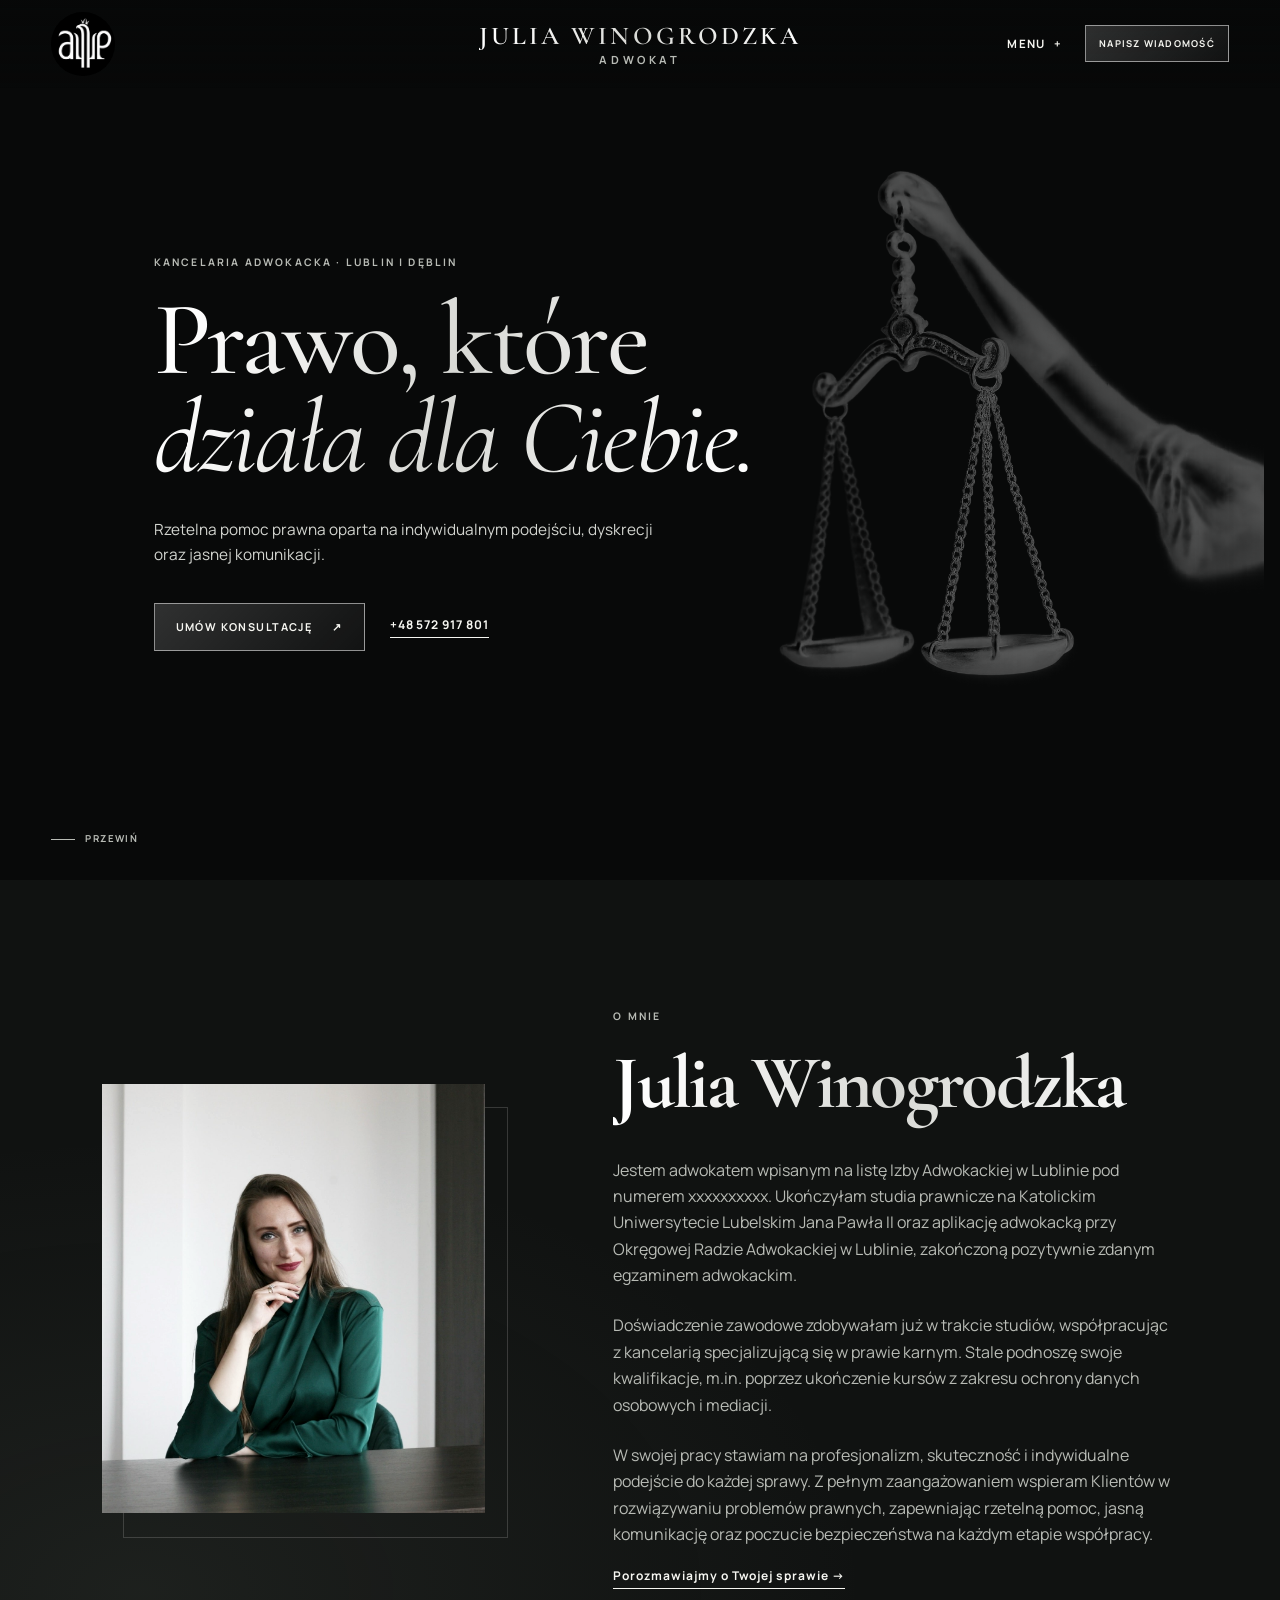
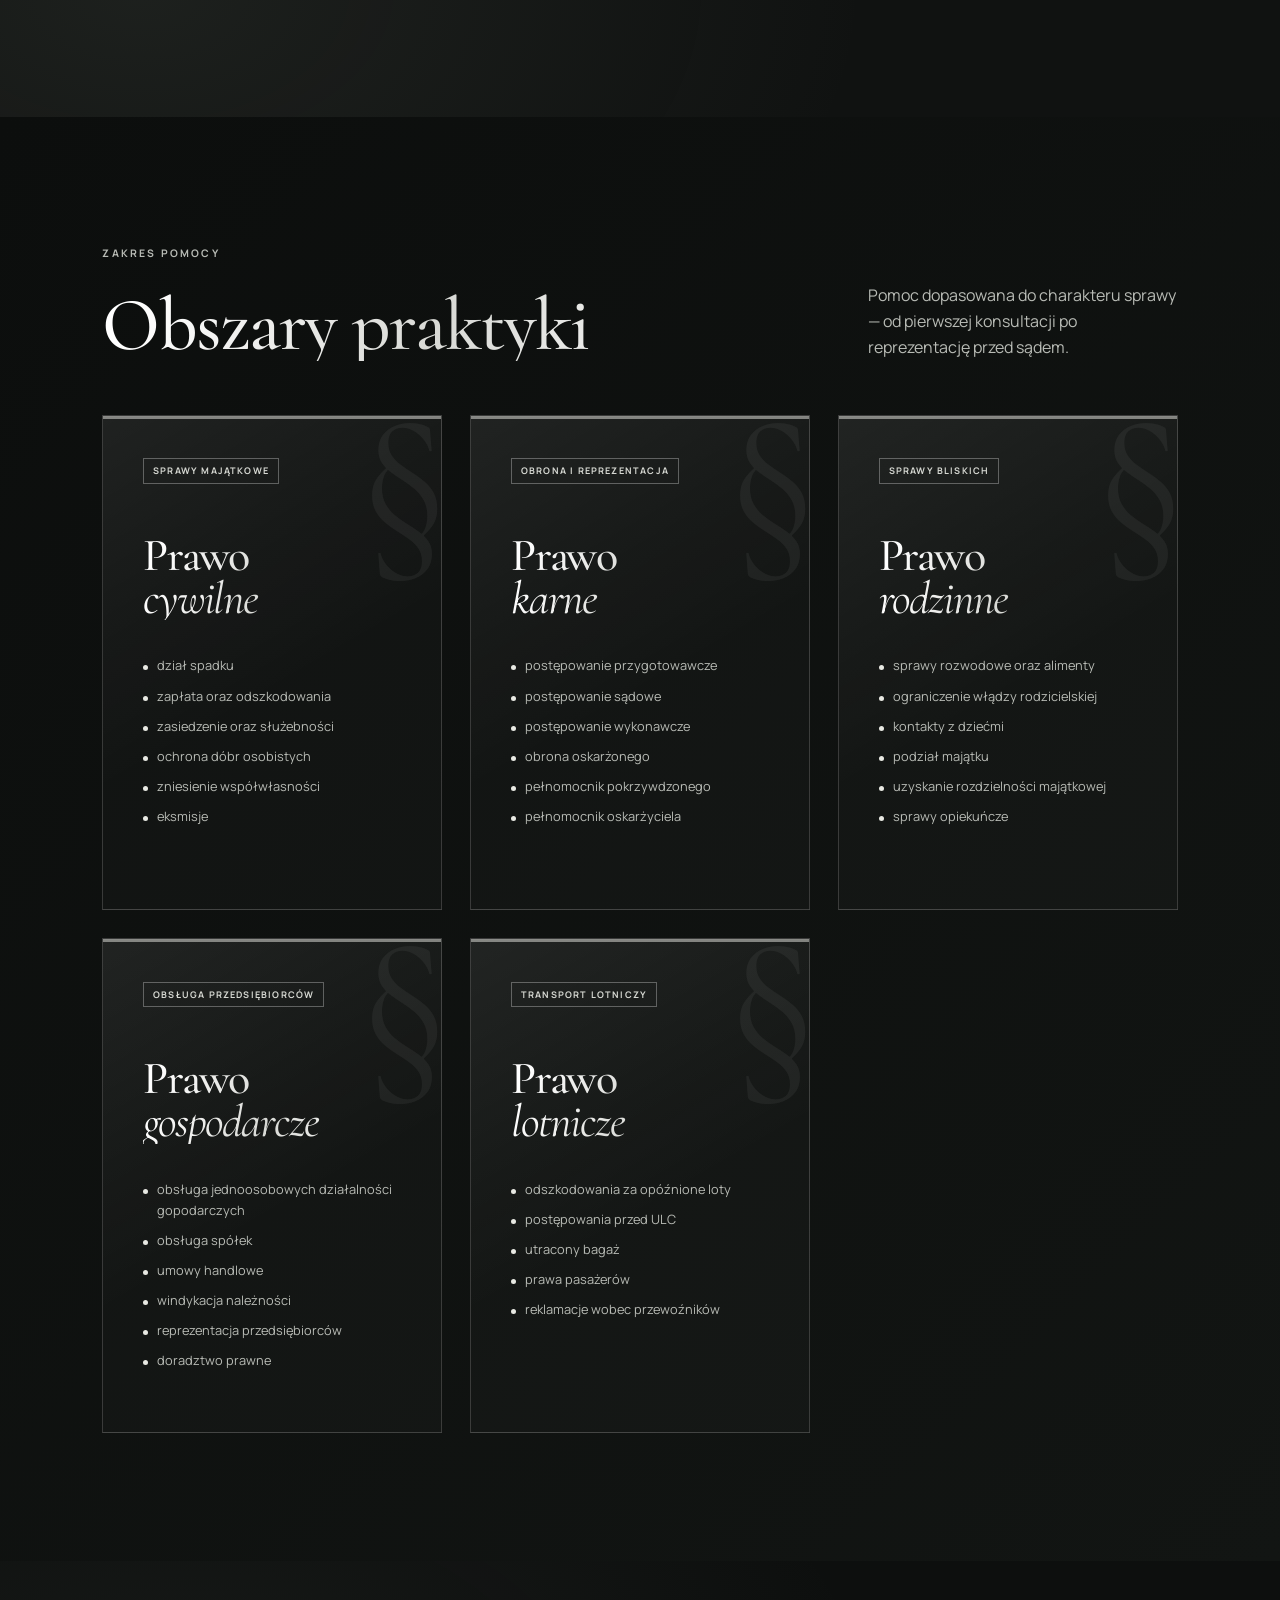
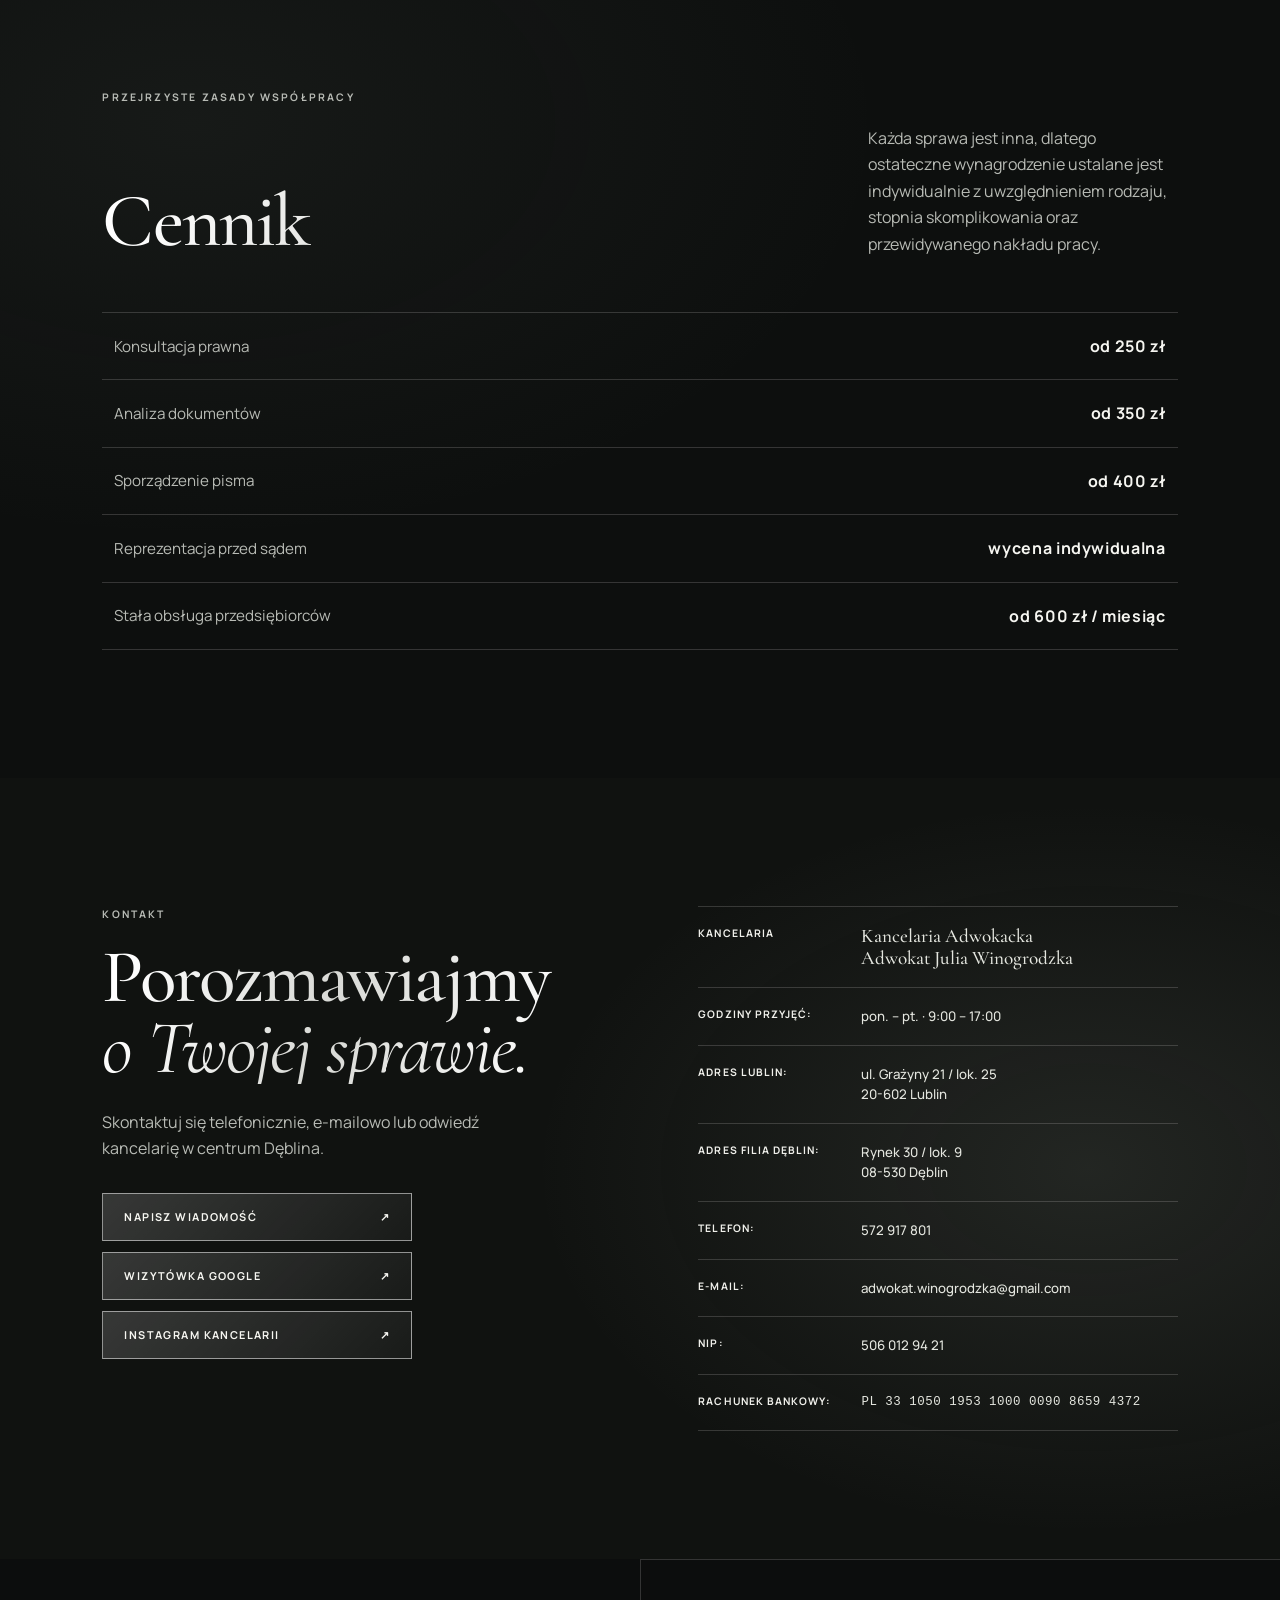
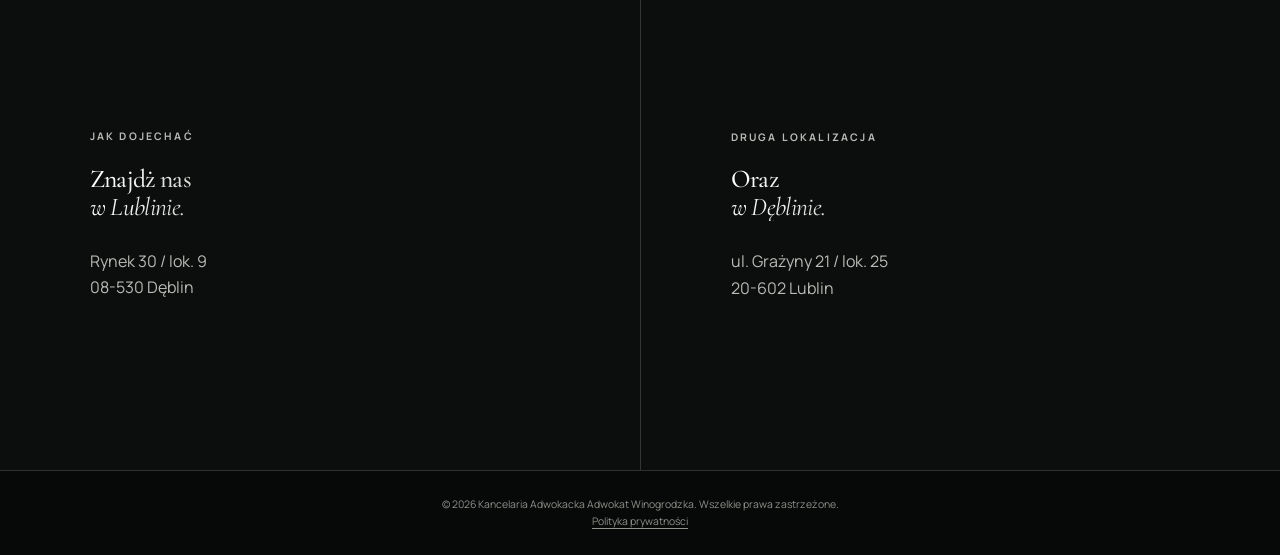
==== index.html @ d687cc56 "Update contact information format in hero section" ====
<!DOCTYPE html>
<html lang="pl">
<head>
  <!-- Podstawowe ustawienia dokumentu i poprawne skalowanie na telefonach. -->
  <meta charset="UTF-8">
  <meta name="viewport" content="width=device-width, initial-scale=1.0">
  <meta name="description" content="Kancelaria Adwokacka Adwokat Julia Winogrodzka – prawo cywilne, karne i rodzinne w Dęblinie.">
  <title>Kancelaria Adwokacka | Julia Winogrodzka</title>

  <!-- Ikona widoczna na karcie przeglądarki. -->
  <link rel="icon" type="image/png" href="photos/1_logo_favicon.png">

  <!-- Eleganckie kroje: Cormorant do nagłówków oraz Manrope do treści. -->
  <link rel="preconnect" href="https://fonts.googleapis.com">
  <link rel="preconnect" href="https://fonts.gstatic.com" crossorigin>
  <link href="https://fonts.googleapis.com/css2?family=Cormorant+Garamond:ital,wght@0,400;0,500;0,600;0,700;1,500&family=Manrope:wght@400;500;600;700&display=swap" rel="stylesheet">

  <!-- Główny arkusz stylów strony. -->
  <link rel="stylesheet" href="style.css">
</head>
<body>
  <!-- Stała belka nawigacyjna: zawiera logo, nazwę kancelarii i menu. -->
  <header class="site-header" id="top">
    <a class="brand-mark" href="#start" aria-label="Przejdź na początek strony">
      <img src="photos/1_logo_favicon.png" alt="Logo kancelarii Julii Winogrodzkiej">
    </a>

    <a class="brand-title" href="#start" aria-label="Kancelaria Adwokacka Julia Winogrodzka">
      <span>Julia Winogrodzka</span>
      <small>adwokat</small>
    </a>

    <!-- Przycisk jest widoczny tylko na telefonach i otwiera menu. -->
    <button class="menu-toggle" type="button" aria-label="Otwórz menu" aria-expanded="false" aria-controls="main-menu">
      <span></span><span></span><span></span>
    </button>

    <nav class="main-nav" id="main-menu" aria-label="Główna nawigacja">
      <!-- Rozwijane menu porządkuje przejścia do wszystkich sekcji. -->
      <div class="nav-dropdown">
        <button class="nav-dropdown-toggle" type="button" aria-expanded="false">Menu <span aria-hidden="true">+</span></button>
       <div class="nav-dropdown-panel">

    <a href="#o-mnie">O mnie</a>
    <a href="#specjalizacje">Specjalizacje</a>
    <a href="#cennik">Cennik</a>
    <a href="#kontakt">Kontakt</a>
    <a href="#dojazd">Jak dojechać</a>

    <div class="menu-divider"></div>
    <a href="index.html" class="language-switch active">
        🇵🇱 Polski
    </a>
    <a href="index-en.html" class="language-switch">
        🇬🇧 English
    </a>

</div>
      </div>
      <a class="button button-small" href="mailto:adwokat.winogrodzka@gmail.com?subject=Zapytanie%20do%20Kancelarii">Napisz wiadomość</a>
    </nav>
  </header>

  <main>
    <!-- Minimalistyczne otwarcie strony z najważniejszym wezwaniem do kontaktu. -->
    <section class="hero" id="start" aria-labelledby="hero-title">
      <div class="hero-backdrop" aria-hidden="true"></div>
      <div class="hero-content reveal">
        <p class="eyebrow">Kancelaria adwokacka · Lublin | Dęblin</p>
        <h1 id="hero-title">Prawo, które<br><em>działa dla Ciebie.</em></h1>
        <p class="hero-copy">Rzetelna pomoc prawna oparta na indywidualnym podejściu, dyskrecji oraz jasnej komunikacji.</p>
        <div class="hero-actions">
          <a class="button" href="#kontakt">Umów konsultację <span aria-hidden="true">↗</span></a>
          <a class="text-link" href="tel:+48572917801">+48 572 917 801</a>
        </div>
      </div>
      <a class="scroll-cue" href="#o-mnie" aria-label="Przejdź do sekcji o mnie"><span></span> Przewiń</a>
    </section>

    <!-- Sekcja przedstawiająca adwokatkę. Zdjęcie jest ładowane z folderu photos. -->
    <section class="section about" id="o-mnie" aria-labelledby="about-title">
      <div class="about-photo reveal reveal-left">
        <img src="photos/2_adwokat.jpg" alt="Adwokat Julia Winogrodzka przy pracy">
      </div>
      <div class="about-content reveal">
        <p class="eyebrow">O mnie</p>
        <!-- Imię i nazwisko stanowią główny, pogrubiony nagłówek sekcji. -->
        <h2 class="about-name" id="about-title">Julia Winogrodzka</h2>
        <p>Jestem adwokatem wpisanym na listę Izby Adwokackiej w Lublinie pod numerem xxxxxxxxxx. Ukończyłam studia prawnicze na Katolickim Uniwersytecie Lubelskim Jana Pawła II oraz aplikację adwokacką przy Okręgowej Radzie Adwokackiej w Lublinie, zakończoną pozytywnie zdanym egzaminem adwokackim.</p>
        <p>Doświadczenie zawodowe zdobywałam już w trakcie studiów, współpracując z kancelarią specjalizującą się w prawie karnym. Stale podnoszę swoje kwalifikacje, m.in. poprzez ukończenie kursów z zakresu ochrony danych osobowych i mediacji.</p>
        <p>W swojej pracy stawiam na profesjonalizm, skuteczność i indywidualne podejście do każdej sprawy. Z pełnym zaangażowaniem wspieram Klientów w rozwiązywaniu problemów prawnych, zapewniając rzetelną pomoc, jasną komunikację oraz poczucie bezpieczeństwa na każdym etapie współpracy.</p>
        <a class="text-link text-link-arrow" href="#kontakt">Porozmawiajmy o Twojej sprawie <span aria-hidden="true">→</span></a>
      </div>
    </section>

    <!-- Trzy karty prezentują główne obszary praktyki kancelarii. -->
    <section class="section services" id="specjalizacje" aria-labelledby="services-title">
      <div class="section-intro reveal">
        <p class="eyebrow">Zakres pomocy</p>
        <h2 id="services-title">Obszary praktyki</h2>
        <p>Pomoc dopasowana do charakteru sprawy — od pierwszej konsultacji po reprezentację przed sądem.</p>
      </div>

      <div class="service-grid">
        <article class="service-card reveal" style="--delay: 0ms;">
          <!-- Duży znak paragrafu buduje charakter karty bez używania numeracji. -->
          <span class="service-mark" aria-hidden="true">§</span>
          <p class="service-type">Sprawy majątkowe</p>
          <h3>Prawo<br><em>cywilne</em></h3>
          <ul>
            <li>dział spadku</li>
            <li>zapłata oraz odszkodowania</li>
            <li>zasiedzenie oraz służebności</li>
            <li>ochrona dóbr osobistych</li>
            <li>zniesienie współwłasności</li>
            <li>eksmisje</li>
          </ul>
        </article>
        <article class="service-card reveal" style="--delay: 120ms;">
          <span class="service-mark" aria-hidden="true">§</span>
          <p class="service-type">Obrona i reprezentacja</p>
          <h3>Prawo<br><em>karne</em></h3>
          <ul>
            <li>postępowanie przygotowawcze</li>
            <li>postępowanie sądowe</li>
            <li>postępowanie wykonawcze</li>
            <li>obrona oskarżonego</li>
            <li>pełnomocnik pokrzywdzonego</li>
            <li>pełnomocnik oskarżyciela</li>
          </ul>
        </article>
        <article class="service-card reveal" style="--delay: 240ms;">
          <span class="service-mark" aria-hidden="true">§</span>
          <p class="service-type">Sprawy bliskich</p>
          <h3>Prawo<br><em>rodzinne</em></h3>
          <ul>
            <li>sprawy rozwodowe oraz alimenty</li>
            <li>ograniczenie włądzy rodzicielskiej</li>
            <li>kontakty z dziećmi</li>
            <li>podział majątku</li>
            <li>uzyskanie rozdzielności majątkowej</li>
            <li>sprawy opiekuńcze</li>
          </ul>
        </article>
        <article class="service-card reveal" style="--delay: 360ms;">
    <span class="service-mark" aria-hidden="true">§</span>
    <p class="service-type">Obsługa przedsiębiorców</p>

    <h3>Prawo<br><em>gospodarcze</em></h3>

    <ul>
        <li>obsługa jednoosobowych działalności gopodarczych</li>
        <li>obsługa spółek</li>
        <li>umowy handlowe</li>
        <li>windykacja należności</li>
        <li>reprezentacja przedsiębiorców</li>
        <li>doradztwo prawne</li>
    </ul>
    </article>
    <article class="service-card reveal" style="--delay: 480ms;">
    <span class="service-mark" aria-hidden="true">§</span>
    <p class="service-type">Transport lotniczy</p>

    <h3>Prawo<br><em>lotnicze</em></h3>

    <ul>
        <li>odszkodowania za opóźnione loty</li>
        <li>postępowania przed ULC</li>
        <li>utracony bagaż</li>
        <li>prawa pasażerów</li>
        <li>reklamacje wobec przewoźników</li>
    </ul>
</article>
        
      </div>
    </section>

    <!-- Cennik -->

    <section class="section pricing" id="cennik" aria-labelledby="pricing-title">

    <div class="section-intro reveal">
        <p class="eyebrow">Przejrzyste zasady współpracy</p>

        <h2 id="pricing-title">
            Cennik
        </h2>

        <p>
            Każda sprawa jest inna, dlatego ostateczne wynagrodzenie
            ustalane jest indywidualnie z uwzględnieniem rodzaju,
            stopnia skomplikowania oraz przewidywanego nakładu pracy.
        </p>
    </div>

    <div class="pricing-list">

        <div class="price-row reveal" style="--delay:0ms;">
            <span>Konsultacja prawna</span>
            <strong>od 250 zł</strong>
        </div>

        <div class="price-row reveal" style="--delay:120ms;">
            <span>Analiza dokumentów</span>
            <strong>od 350 zł</strong>
        </div>

        <div class="price-row reveal" style="--delay:240ms;">
            <span>Sporządzenie pisma</span>
            <strong>od 400 zł</strong>
        </div>

        <div class="price-row reveal" style="--delay:360ms;">
            <span>Reprezentacja przed sądem</span>
            <strong>wycena indywidualna</strong>
        </div>

        <div class="price-row reveal" style="--delay:480ms;">
            <span>Stała obsługa przedsiębiorców</span>
            <strong>od 600 zł / miesiąc</strong>
        </div>

    </div>

</section>

    <!-- Kontakt: dane, skróty do kanałów zewnętrznych i główny przycisk e-mail. -->
    <section class="section contact" id="kontakt" aria-labelledby="contact-title">
      <div class="contact-heading reveal">
        <p class="eyebrow">Kontakt</p>
        <h2 id="contact-title">Porozmawiajmy<br><em>o Twojej sprawie.</em></h2>
        <p>Skontaktuj się telefonicznie, e-mailowo lub odwiedź kancelarię w centrum Dęblina.</p>
        <!-- Trzy identyczne przyciski prowadzą do najważniejszych kanałów kontaktu. -->
        <div class="contact-actions" aria-label="Kanały kontaktu kancelarii">
          <a class="button" href="mailto:adwokat.winogrodzka@gmail.com?subject=Zapytanie%20do%20Kancelarii">Napisz wiadomość <span aria-hidden="true">↗</span></a>
          <a class="button" href="https://share.google/v4QbQTAJqQ4lbe7Ya" target="_blank" rel="noopener noreferrer">Wizytówka Google <span aria-hidden="true">↗</span></a>
          <a class="button" href="https://www.instagram.com/adwokat.winogrodzka" target="_blank" rel="noopener noreferrer">Instagram kancelarii <span aria-hidden="true">↗</span></a>
        </div>
      </div>

      <address class="contact-details reveal" style="--delay: 140ms;">
        <div class="contact-item contact-name"><span>Kancelaria</span><strong>Kancelaria Adwokacka<br>Adwokat Julia Winogrodzka</strong></div>
        <div class="contact-item"><span>Godziny przyjęć:</span><strong>pon. – pt. · 9:00 – 17:00</strong></div>
        <!-- Tekstowe etykiety są czytelne niezależnie od systemu i wielkości emoji. -->
        <div class="contact-item"><span>Adres Lublin:</span><a href="https://maps.google.com/?q=ul.+Grażyny+21+lok.+25,+20-602+Lublin" target="_blank" rel="noopener noreferrer">ul. Grażyny 21 / lok. 25<br>20-602 Lublin</a></div>
        <div class="contact-item"><span>Adres filia Dęblin:</span><a href="https://maps.google.com/?q=Rynek+30+lok.+9,+08-530+Dęblin" target="_blank" rel="noopener noreferrer">Rynek 30 / lok. 9<br>08-530 Dęblin</a></div>
        <div class="contact-item"><span>Telefon:</span><a href="tel:+48572917801">572 917 801</a></div>
        <div class="contact-item"><span>E-mail:</span><a href="mailto:adwokat.winogordzka@gmail.com">adwokat.winogrodzka@gmail.com</a></div>
        <div class="contact-item"><span>NIP:</span><strong>506 012 94 21</strong></div>
        <!-- Wstaw właściwy numer rachunku przed opublikowaniem strony. -->
        <div class="contact-item bank-account"><span>Rachunek bankowy:</span><strong>PL 33 1050 1953 1000 0090 8659 4372</strong></div>
      </address>
    </section>

    <!-- Dwie niezależne karty dojazdu, każda z własną mapą Google. -->
    <section class="map-section" id="dojazd" aria-label="Jak dojechać do kancelarii">
      <article class="location-card">
        <div class="map-caption reveal">
          <p class="eyebrow">Jak dojechać</p>
          <h2>Znajdż nas<br><em>w Lublinie.</em></h2>
           <p>Rynek 30 / lok. 9<br>08-530 Dęblin</p>
        </div>
        <iframe class="map-frame" title="Mapa dojazdu do Kancelarii Adwokackiej Julii Winogrodzkiej w Lublinie" src="https://www.google.com/maps?q=ul.%20Gra%C5%BCyny%2021%20lok.%2025%2C%2020-602%20Lublin&output=embed" loading="lazy" referrerpolicy="no-referrer-when-downgrade"></iframe>
      </article>
        <article class="location-card">
        <div class="map-caption reveal">
          <p class="eyebrow">Druga lokalizacja</p>
          <h2>Oraz<br><em>w Dęblinie.</em></h2>
          <p>ul. Grażyny 21 / lok. 25<br>20-602 Lublin</p>
        </div>
        <iframe class="map-frame" title="Mapa dojazdu do Kancelarii Adwokackiej Julii Winogrodzkiej w Dęblinie" src="https://www.google.com/maps?q=Rynek%2030%20lok.%209%2C%2008-530%20D%C4%99blin&output=embed" loading="lazy" referrerpolicy="no-referrer-when-downgrade"></iframe>
      </article>
    </section>
  </main>

  <!-- Dolna belka z prawami autorskimi i skrótem do początku strony. -->
<footer class="site-footer">
  <p>
    © 2026 Kancelaria Adwokacka Adwokat Winogrodzka. Wszelkie prawa zastrzeżone.
    <br>
    <a href="polityka-prywatnosci.html" class="footer-privacy-link"> Polityka prywatności</a>
  </p>
</footer>

  <!-- Skrypty obsługują menu, animacje przewijania oraz aktywny nagłówek. -->
  <script src="script.js"></script>
</body>
</html>
---- style.css ----
/* ========================================================================== */
/*  1. Zmienne kolorystyczne i ustawienia bazowe całej strony                */
/* ========================================================================== */
:root {
  --black: #080909;
  --charcoal: #101211;
  --ink: #171918;
  --line: rgba(245, 244, 239, 0.17);
  --muted: #b8bbb5;
  --white: #f6f6f1;
  --white-gradient: linear-gradient(105deg, #ffffff 5%, #d8d9d5 50%, #ffffff 100%);
  --serif: "Cormorant Garamond", Georgia, serif;
  --sans: "Manrope", Arial, sans-serif;
}

* { box-sizing: border-box; }
html { scroll-behavior: smooth; scroll-padding-top: 92px; }
body { margin: 0; overflow-x: hidden; background: var(--black); color: var(--white); font-family: var(--sans); font-size: 16px; line-height: 1.65; }
a { color: inherit; text-decoration: none; }
button { color: inherit; font: inherit; }

/* Wspólne formatowanie nagłówków z gradientem od bieli do szarości. */
h1, h2, h3 { margin: 0; font-family: var(--serif); font-weight: 500; line-height: .94; letter-spacing: -.025em; }
h1, h2, h3, .brand-title span { background: var(--white-gradient); -webkit-background-clip: text; background-clip: text; color: transparent; }
h1 { font-size: clamp(3.7rem, 8.2vw, 8rem); }
h2 { font-size: clamp(3.2rem, 5.9vw, 5.7rem); }
h3 { font-size: clamp(2.7rem, 4vw, 4.4rem); }
h1 em, h2 em, h3 em { font-weight: 400; }
p { margin: 0; }

/* ========================================================================== */
/*  2. Stała górna belka i rozwijana nawigacja                                */
/* ========================================================================== */
.site-header { position: fixed; z-index: 20; top: 0; left: 0; display: grid; grid-template-columns: 1fr auto 1fr; align-items: center; width: 100%; min-height: 88px; padding: 10px clamp(1.25rem, 4vw, 4.7rem); border-bottom: 1px solid transparent; background: linear-gradient(180deg, rgba(7, 8, 8, .94), rgba(7, 8, 8, .42)); transition: min-height .35s ease, background .35s ease, border-color .35s ease, backdrop-filter .35s ease; }
.site-header.is-scrolled { min-height: 72px; border-color: var(--line); background: rgba(8, 9, 9, .9); backdrop-filter: blur(16px); }
.brand-mark { display: block; width: 64px; height: 64px; overflow: hidden; border-radius: 50%; }
.brand-mark img { display: block; width: 100%; height: 100%; object-fit: contain; }
.brand-title { justify-self: center; display: grid; text-align: center; text-transform: uppercase; line-height: 1.14; }
.brand-title span { font-family: var(--serif); font-size: clamp(1.4rem, 2vw, 1.85rem); font-weight: 600; letter-spacing: .12em; }
.brand-title small { margin-top: 4px; color: var(--muted); font-size: .70rem; font-weight: 700; letter-spacing: .32em; }
.main-nav { justify-self: end; display: flex; align-items: center; gap: 15px; }
.nav-dropdown { position: relative; }
.nav-dropdown-toggle { display: inline-flex; gap: 9px; align-items: center; padding: 8px; border: 0; background: transparent; cursor: pointer; color: var(--white); font-size: .72rem; font-weight: 700; letter-spacing: .1em; text-transform: uppercase; }
.nav-dropdown-toggle span { transition: transform .25s ease; }
.nav-dropdown-toggle[aria-expanded="true"] span { transform: rotate(45deg); }
.nav-dropdown-panel { position: absolute; right: 0; top: calc(100% + 10px); display: grid; width: 194px; padding: 8px; border: 1px solid var(--line); background: rgba(19, 21, 20, .98); box-shadow: 0 20px 40px rgba(0, 0, 0, .32); opacity: 0; pointer-events: none; transform: translateY(-7px); transition: .25s ease; }
.nav-dropdown-panel.is-open { opacity: 1; pointer-events: auto; transform: translateY(0); }
.nav-dropdown-panel a { padding: 10px 12px; color: var(--muted); font-size: .84rem; transition: color .2s, background .2s; }
.nav-dropdown-panel a:hover, .nav-dropdown-panel a:focus-visible { background: rgba(255,255,255,.06); color: var(--white); }
.menu-toggle { display: none; }

/* Wspólny styl przycisków i tekstowych odsyłaczy. */
.button { display: inline-flex; gap: 20px; align-items: center; justify-content: center; padding: 14px 21px; border: 1px solid rgba(255,255,255,.52); background: linear-gradient(135deg, rgba(255,255,255,.16), rgba(255,255,255,.04)); color: var(--white); font-size: .68rem; font-weight: 700; letter-spacing: .13em; text-transform: uppercase; transition: transform .25s ease, background .25s ease, border-color .25s ease; }
.button:hover, .button:focus-visible { transform: translateY(-3px); border-color: var(--white); background: rgba(255,255,255,.16); }
.button-small { padding: 10px 13px; font-size: .59rem; white-space: nowrap; }
.text-link { display: inline-block; border-bottom: 1px solid currentColor; color: var(--white); font-size: .75rem; font-weight: 700; letter-spacing: .08em; padding-bottom: 3px; transition: color .2s ease; }
.text-link:hover { color: #c9ccc7; }
.text-link-arrow { margin-top: 18px; }

/* ========================================================================== */
/*  3. Sekcja otwierająca                                                     */
/* ========================================================================== */
.hero { position: relative; display: flex; align-items: center; min-height: min(880px, 100vh); padding: 130px clamp(1.25rem, 12vw, 12.5rem) 105px; isolation: isolate; overflow: hidden; }
.hero::before {
    background:
        linear-gradient(
            90deg,
            rgba(9,10,10,.94) 0%,
            rgba(9,10,10,.60) 40%,
            rgba(9,10,10,.15) 70%,
            rgba(9,10,10,0) 100%
        );
}
/* Znak Adwokatury Polskiej jest tłem pierwszego ekranu i zachowuje proporcje na małych ekranach. */
.hero-backdrop {
    position: absolute;
    z-index: -2;
    inset: 0;
    background: url("photos/4_tło.png") calc(100% - 40px) center / 800px no-repeat;
    opacity: .36;
    filter: grayscale(1) invert(1) contrast(1.1);
    transform: scale(1.04);
    animation: breathing-bg 12s ease-in-out infinite alternate;
}
.hero-content { max-width: 790px; }
.eyebrow { margin-bottom: 19px; color: var(--muted); font-size: .65rem; font-weight: 700; letter-spacing: .21em; text-transform: uppercase; }
.hero-copy { max-width: 530px; margin-top: 29px; color: #d2d4cf; font-size: clamp(.93rem, 1.2vw, 1.05rem); }
.hero-actions { display: flex; flex-wrap: wrap; align-items: center; gap: 25px; margin-top: 35px; }
.scroll-cue { position: absolute; bottom: 33px; left: clamp(1.25rem, 4vw, 4.7rem); display: flex; gap: 10px; align-items: center; color: var(--muted); font-size: .6rem; font-weight: 700; letter-spacing: .15em; text-transform: uppercase; }
.scroll-cue span { width: 24px; height: 1px; background: currentColor; animation: scroll-line 1.6s ease-in-out infinite; }
@keyframes breathing-bg { to { transform: scale(1.12); } }
@keyframes scroll-line { 50% { transform: translateX(8px); opacity: .3; } }

/* ========================================================================== */
/*  4. O mnie oraz karty specjalizacji                                        */
/* ========================================================================== */
.section { padding: clamp(5.7rem, 10vw, 10rem) clamp(1.25rem, 8vw, 9rem); }
.about { display: grid; grid-template-columns: minmax(260px, .78fr) minmax(320px, 1.15fr); gap: clamp(3rem, 10vw, 11rem); align-items: center; background: radial-gradient(ellipse at 11% 85%, rgba(117,126,113,.13), transparent 45%), var(--charcoal); }
.about-photo { position: relative; max-width: 475px; }
.about-photo::after { position: absolute; top: 23px; right: -23px; z-index: -1; width: 100%; height: 100%; border: 1px solid var(--line); content: ""; }
.about-photo img { display: block; width: 100%; aspect-ratio: 1 / 1.12; object-fit: cover; filter: saturate(.72) contrast(1.06); }
.about-content { max-width: 655px; }
.about-name { padding-bottom: .13em; font-weight: 700; line-height: 1.04; letter-spacing: -.035em; }
.about-content p:not(.eyebrow) { margin-top: 24px; color: var(--muted); }
.services { background: linear-gradient(135deg, #0c0e0d, #121513); }
.section-intro { display: grid; grid-template-columns: 1fr minmax(200px, 310px); column-gap: 6rem; align-items: end; max-width: 1140px; margin: 0 auto 54px; }
.section-intro .eyebrow { grid-column: 1 / -1; }
.section-intro p:not(.eyebrow) { color: var(--muted); }
/* Wyraziste, niezależne karty: nie są ograniczone wspólnymi ramkami ani numeracją. */
.service-grid { display: grid; grid-template-columns: repeat(3, minmax(0, 1fr)); gap: clamp(16px, 2.2vw, 30px); max-width: 1350px; margin: auto; }
.service-card { position: relative; min-height: 495px; padding: clamp(1.7rem, 3.1vw, 3.35rem); overflow: hidden; border: 1px solid var(--line); background: linear-gradient(150deg, rgba(255,255,255,.08), rgba(255,255,255,.015) 55%); box-shadow: inset 0 1px rgba(255,255,255,.05); transition: border-color .35s ease, background .35s ease, transform .35s ease, box-shadow .35s ease; }
.service-card::before { position: absolute; inset: 0; border-top: 3px solid rgba(245,245,239,.68); content: ""; opacity: .7; }
.service-card:hover { border-color: rgba(255,255,255,.6); background: linear-gradient(150deg, rgba(255,255,255,.15), rgba(255,255,255,.03) 62%); box-shadow: 0 18px 45px rgba(0,0,0,.25), inset 0 1px rgba(255,255,255,.18); transform: translateY(-8px); }
.service-mark { position: absolute; z-index: 0; right: -8px; top: -44px; color: rgba(255,255,255,.055); font-family: var(--serif); font-size: 13rem; line-height: 1; user-select: none; }
.service-type { position: relative; z-index: 1; display: inline-block; margin: 0; padding: 6px 9px; border: 1px solid rgba(255,255,255,.3); color: #d6d8d2; font-size: .57rem; font-weight: 700; letter-spacing: .13em; line-height: 1.25; text-transform: uppercase; }
.service-card h3 { position: relative; z-index: 1; margin-top: 50px; font-size: clamp(2.65rem, 3.6vw, 4rem); }
.service-card ul { position: relative; z-index: 1; display: grid; gap: 9px; margin: 35px 0 0; padding: 0; color: var(--muted); font-size: .8rem; list-style: none; }
.service-card li { display: flex; align-items: baseline; gap: 9px; }
.service-card li::before { width: 5px; height: 5px; flex: 0 0 5px; border-radius: 50%; background: #e8e9e3; content: ""; }

/* ========================================================================== */
/*  5. Dane kontaktowe i mapa                                                  */
/* ========================================================================== */
.contact { display: grid; grid-template-columns: minmax(300px, .95fr) minmax(350px, 1fr); gap: clamp(4rem, 11vw, 12rem); background: radial-gradient(ellipse 60% 65% at 85% 50%, rgba(161, 169, 158, .13), transparent 72%), #101210; }
.contact-heading > p:not(.eyebrow) { max-width: 380px; margin: 25px 0 31px; color: var(--muted); }
/* Pionowy układ utrzymuje taką samą szerokość i estetykę wszystkich przycisków. */
.contact-actions { display: grid; gap: 11px; width: min(100%, 310px); }
.contact-actions .button { justify-content: space-between; width: 100%; }
.contact-details { margin: 0; border-top: 1px solid var(--line); }
.contact-item { display: grid; grid-template-columns: 145px 1fr; gap: 18px; padding: 18px 0; border-bottom: 1px solid var(--line); color: var(--muted); font-size: .83rem; font-style: normal; }
.contact-item > span { color: #f0f0eb; font-size: .65rem; font-weight: 700; letter-spacing: .1em; text-transform: uppercase; }
.contact-item :is(strong, a) { color: #e4e6df; font-family: var(--sans); font-size: .83rem; font-weight: 500; line-height: 1.55; }
.contact-item a { transition: color .2s; }
.contact-item a:hover { color: var(--muted); }
.contact-name strong { font-family: var(--serif); font-size: 1.2rem; line-height: 1.15; }
.bank-account strong { font-family: monospace; font-size: .78rem; letter-spacing: .04em; }
.map-section { background: #0c0d0d; }

/* Mapa desktop jedna obok drugiej */
@media (min-width: 791px) {
    .map-section{
        display:grid;
        grid-template-columns:1fr 1fr;
    }
    .location-card {
    display: grid;
    grid-template-columns: minmax(380px, .95fr) 1.05fr;
    }
    }
    .location-card + .location-card{
        border-top:none;
        border-left:1px solid var(--line);
    }
    .map-caption{
        padding:55px;
    }
  .map-caption h2{
    font-size: clamp(1.6rem, 2vw, 2.4rem);
    line-height: 1.1;
}
}

.location-card { display: grid; grid-template-columns: minmax(280px, .78fr) 1.22fr; min-height: 510px; }
.location-card + .location-card { border-top: 1px solid var(--line); }
.map-caption { align-self: center; padding: clamp(3.5rem, 7vw, 7.5rem); }
.map-caption p:not(.eyebrow) { margin-top: 27px; color: var(--muted); }
.map-frame { width: 100%; min-height: 510px; border: 0; filter: grayscale(1) contrast(1.08) brightness(.75); }

/* ========================================================================== */
/*  6. Dolna belka oraz animacje ujawniania podczas przewijania               */
/* ========================================================================== */
.site-footer { display: flex; justify-content: center; align-items: center; min-height: 78px; padding: 25px clamp(1.25rem, 4vw, 4.7rem); border-top: 1px solid var(--line); background: #070808; color: #8e938b; font-size: .65rem; text-align: center; }
.reveal { opacity: 0; transform: translateY(30px); transition: opacity .8s ease var(--delay, 0ms), transform .8s cubic-bezier(.2,.65,.3,1) var(--delay, 0ms); }
.reveal.reveal-left { transform: translateX(-35px); }
.reveal.is-visible { opacity: 1; transform: translate(0); }

/* Wysoki kontrast klawiatury dla elementów interaktywnych. */
:focus-visible { outline: 2px solid #fff; outline-offset: 4px; }

/* ==========================================================
   CENNIK
========================================================== */

.pricing{
    background:
        radial-gradient(
            ellipse at 15% 20%,
            rgba(140,150,140,.08),
            transparent 45%
        ),
        #0d0f0e;
}

.pricing-list{
    max-width:1100px;
    margin:55px auto 0;
    border-top:1px solid var(--line);
}

.price-row{

    display:flex;
    justify-content:space-between;
    align-items:center;
    gap:30px;
    padding:20px 12px;
    border-bottom:1px solid var(--line);
    transition:
        opacity .8s ease var(--delay,0ms),
        transform .8s cubic-bezier(.2,.65,.3,1) var(--delay,0ms),
        background .35s ease,
        padding .35s ease,
        border-color .35s ease;

}

.price-row:hover{

    background:rgba(255,255,255,.035);
    border-color:rgba(255,255,255,.45);
    padding-left:22px;
    padding-right:22px;

}

.price-row span{

    color:var(--muted);
    font-size:.95rem;

}

.price-row strong{

    font-size:1rem;
    font-weight:700;
    color:var(--white);
    letter-spacing:.04em;
    transition:transform .3s ease;

}

.price-row:hover strong{
    transform:translateX(6px);

}

/* ==========================================================
   POLITYKA PRYWATNOŚCI
========================================================== */

.policy-header{
justify-content:center;
}

.policy-header .brand-title{
grid-column:2;
}

.policy-page{
max-width:1100px;
margin:auto;
padding:150px 40px 100px;
}

.policy-intro{
margin-bottom:90px;
}

.policy-lead{
max-width:760px;
margin-top:25px;
font-size:1.05rem;
line-height:1.9;
color:var(--muted);
}

.policy-section{
display:grid;
grid-template-columns:90px 1fr;
gap:40px;
padding:45px 0;
border-top:1px solid var(--line);
}

.policy-section:last-of-type{
border-bottom:1px solid var(--line);
}

.policy-number{
font-family:var(--serif);
font-size:2.3rem;
color:rgba(255,255,255,.20);
}

.policy-section h2{
margin:0 0 18px;
font-size:2rem;
line-height:1.1;
}

.policy-section p{
color:var(--muted);
line-height:1.9;
}

.policy-section ul{
margin:0;
padding-left:20px;
display:grid;
gap:10px;
}

.policy-section li{
color:var(--muted);
line-height:1.8;
}

.policy-update{
margin-top:60px;
text-align:center;
color:var(--muted);
font-size:.9rem;
letter-spacing:.05em;
}

.back-button{
margin-top:45px;
}

/* ========================================================================== */
/*  7. Układ mobilny — menu rozwija się pod belką, karty ustawiają się pionowo */
/* ========================================================================== */
@media (max-width: 790px) {
  .site-header { grid-template-columns: 1fr auto 1fr; min-height: 71px; padding: 8px 18px; }
  .brand-mark { width: 48px; height: 48px; }
  .brand-title span { font-size: 1.1rem; letter-spacing: .08em; }
  .brand-title small { font-size: .67rem; letter-spacing: .24em; }
  .menu-toggle { justify-self: end; display: grid; gap: 4px; width: 35px; padding: 8px 0 8px 9px; border: 0; background: transparent; cursor: pointer; }
  .menu-toggle span { display: block; width: 25px; height: 1px; margin-left: auto; background: var(--white); transition: transform .25s ease, opacity .25s ease; }
  .menu-toggle.is-open span:nth-child(1) { transform: translateY(5px) rotate(45deg); }
  .menu-toggle.is-open span:nth-child(2) { opacity: 0; }
  .menu-toggle.is-open span:nth-child(3) { transform: translateY(-5px) rotate(-45deg); }
  .main-nav { position: absolute; top: 100%; left: 0; display: grid; width: 100%; padding: 12px 18px 18px; border-bottom: 1px solid var(--line); background: rgba(9,10,10,.98); opacity: 0; pointer-events: none; transform: translateY(-8px); transition: .25s ease; }
  .main-nav.is-open { opacity: 1; pointer-events: auto; transform: translateY(0); }
  .main-nav .button { width: 100%; }
  /* Po kliknięciu hamburgera linki są widoczne od razu — bez drugiego etapu „Menu”. */
  .nav-dropdown-toggle { display: none; }
  .nav-dropdown-panel, .nav-dropdown-panel.is-open { position: static; display: grid; width: 100%; margin-top: 0; box-shadow: none; opacity: 1; pointer-events: auto; transform: none; }
  .hero { min-height: 720px; padding: 105px 24px 100px; }
  .hero::before { background: linear-gradient(110deg, rgba(9,10,10,.96), rgba(9,10,10,.68)); }

  /* Ukryte menu nie może pozostawiać aktywnych, niewidocznych linków nad treścią strony. */
  .main-nav:not(.is-open), .main-nav:not(.is-open) * { pointer-events: none; }
  .main-nav.is-open .nav-dropdown-panel { pointer-events: auto; }
  
  /* Na telefonie znak pozostaje proporcjonalny, ale jest wyraźniejszy i mniejszy niż wcześniej. */
  .hero-backdrop{
        background: url("photos/4_tło.png") 78% 52% / 110vw no-repeat;
        opacity: .36;
        filter: grayscale(1) invert(1) contrast(1.1);
    }

  .scroll-cue { left: 24px; }
  .about, .contact, .location-card { grid-template-columns: 1fr; }
  .about { gap: 62px; }
  .about-photo { width: calc(100% - 20px); }
  .section-intro { display: block; margin-bottom: 42px; }
  .section-intro h2 { margin-bottom: 25px; }
  .service-grid { grid-template-columns: 1fr; }
  .service-card, .service-card:first-child { min-height: auto; padding: 30px 24px 36px; }
  .service-card h3 { margin-top: 34px; }
  .service-card ul { margin-top: 20px; }
  .contact { gap: 52px; }
  .contact-item { grid-template-columns: 105px 1fr; font-size: .76rem; }
  .map-section { min-height: unset; }
  .map-caption { padding: 65px 24px 50px; }
  .map-frame { min-height: 390px; }
  .site-footer { padding: 20px 24px; }
  
/* Polityka prywatności na smartfony */
  
    .policy-section{
        grid-template-columns:42px 1fr;
        column-gap:14px;
        align-items:flex-start;
    }

    .policy-number{
        margin-top:8px;
        line-height:1;
    }

    .policy-section h2{
        margin:0;
    }
  
  /* Cennikowo */
  .pricing-list{ margin-top:35px;}
    .price-row{
        display:flex;
        flex-direction:column;
        align-items:center;
        justify-content:center;
        text-align:center;
        gap:12px;
        padding:20px 0;
    }

    .price-row span{
        margin:0;
        line-height:1.3;
    }

    .price-row strong{
        margin:0;
        line-height:1.2;
        font-size:1rem;
    }
}

/* Użytkownikom ograniczającym animacje pokazujemy całą treść natychmiast. */
@media (prefers-reduced-motion: reduce) {
  html { scroll-behavior: auto; }
  *, *::before, *::after { animation-duration: .01ms !important; animation-iteration-count: 1 !important; transition-duration: .01ms !important; }
  .reveal, .reveal.reveal-left { opacity: 1; transform: none; }
}


/* ===========================
   Zmiana języka
=========================== */

.menu-divider{

    margin:10px 8px;
    border-top:1px solid var(--line);

}

.language-switch{

    display:flex;
    align-items:center;
    gap:10px;
    padding:10px 12px;
    color:var(--muted);
    font-size:.78rem;
    transition:
        color .25s ease,
        background .25s ease;

}

.language-switch:hover{

    color:var(--white);
    background:rgba(255,255,255,.05);

}

.language-switch.active{

    color:var(--white);
    font-weight:700;

}


/* Link "Polityka prywatności" w stopce */
.footer-privacy-link{
    text-decoration: underline;
    text-decoration-thickness: 1px;
    text-underline-offset: 3px;
    transition: color .25s ease;
}
.footer-privacy-link:hover{
    color: var(--white);
}
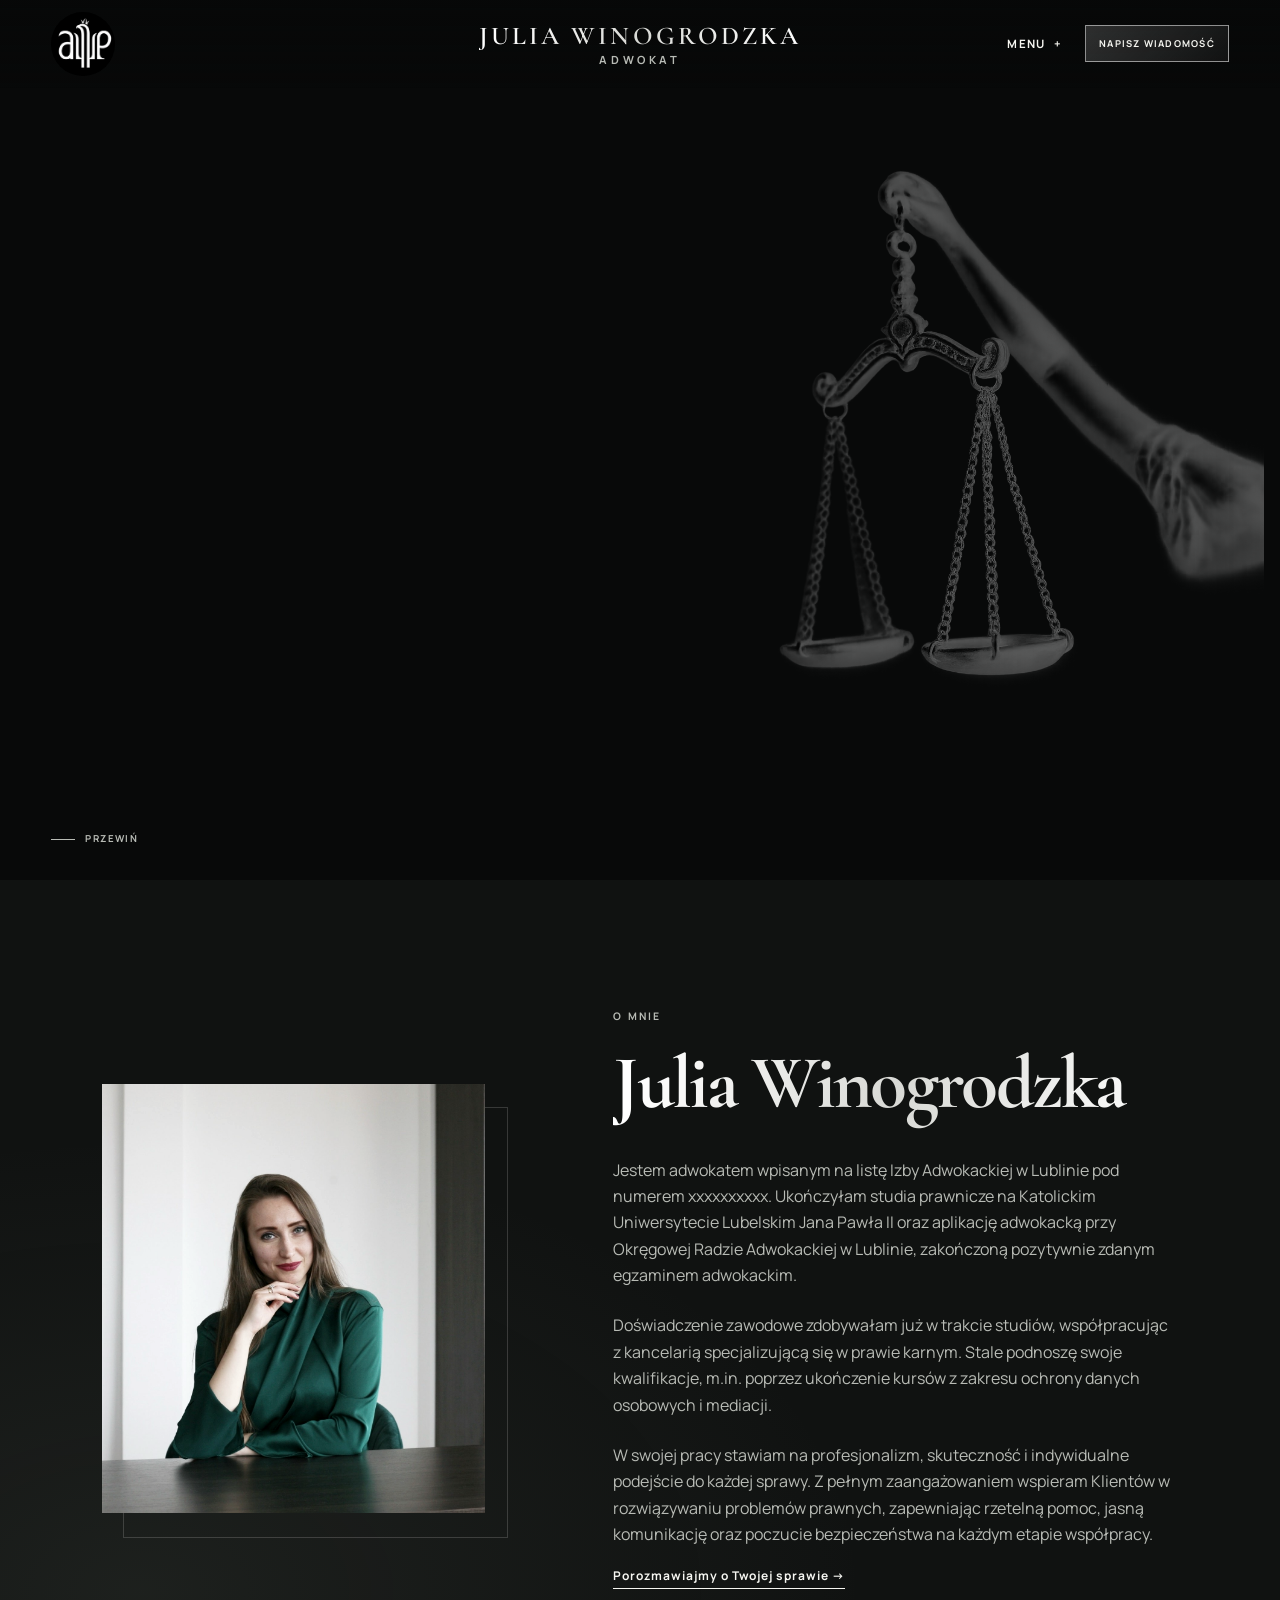
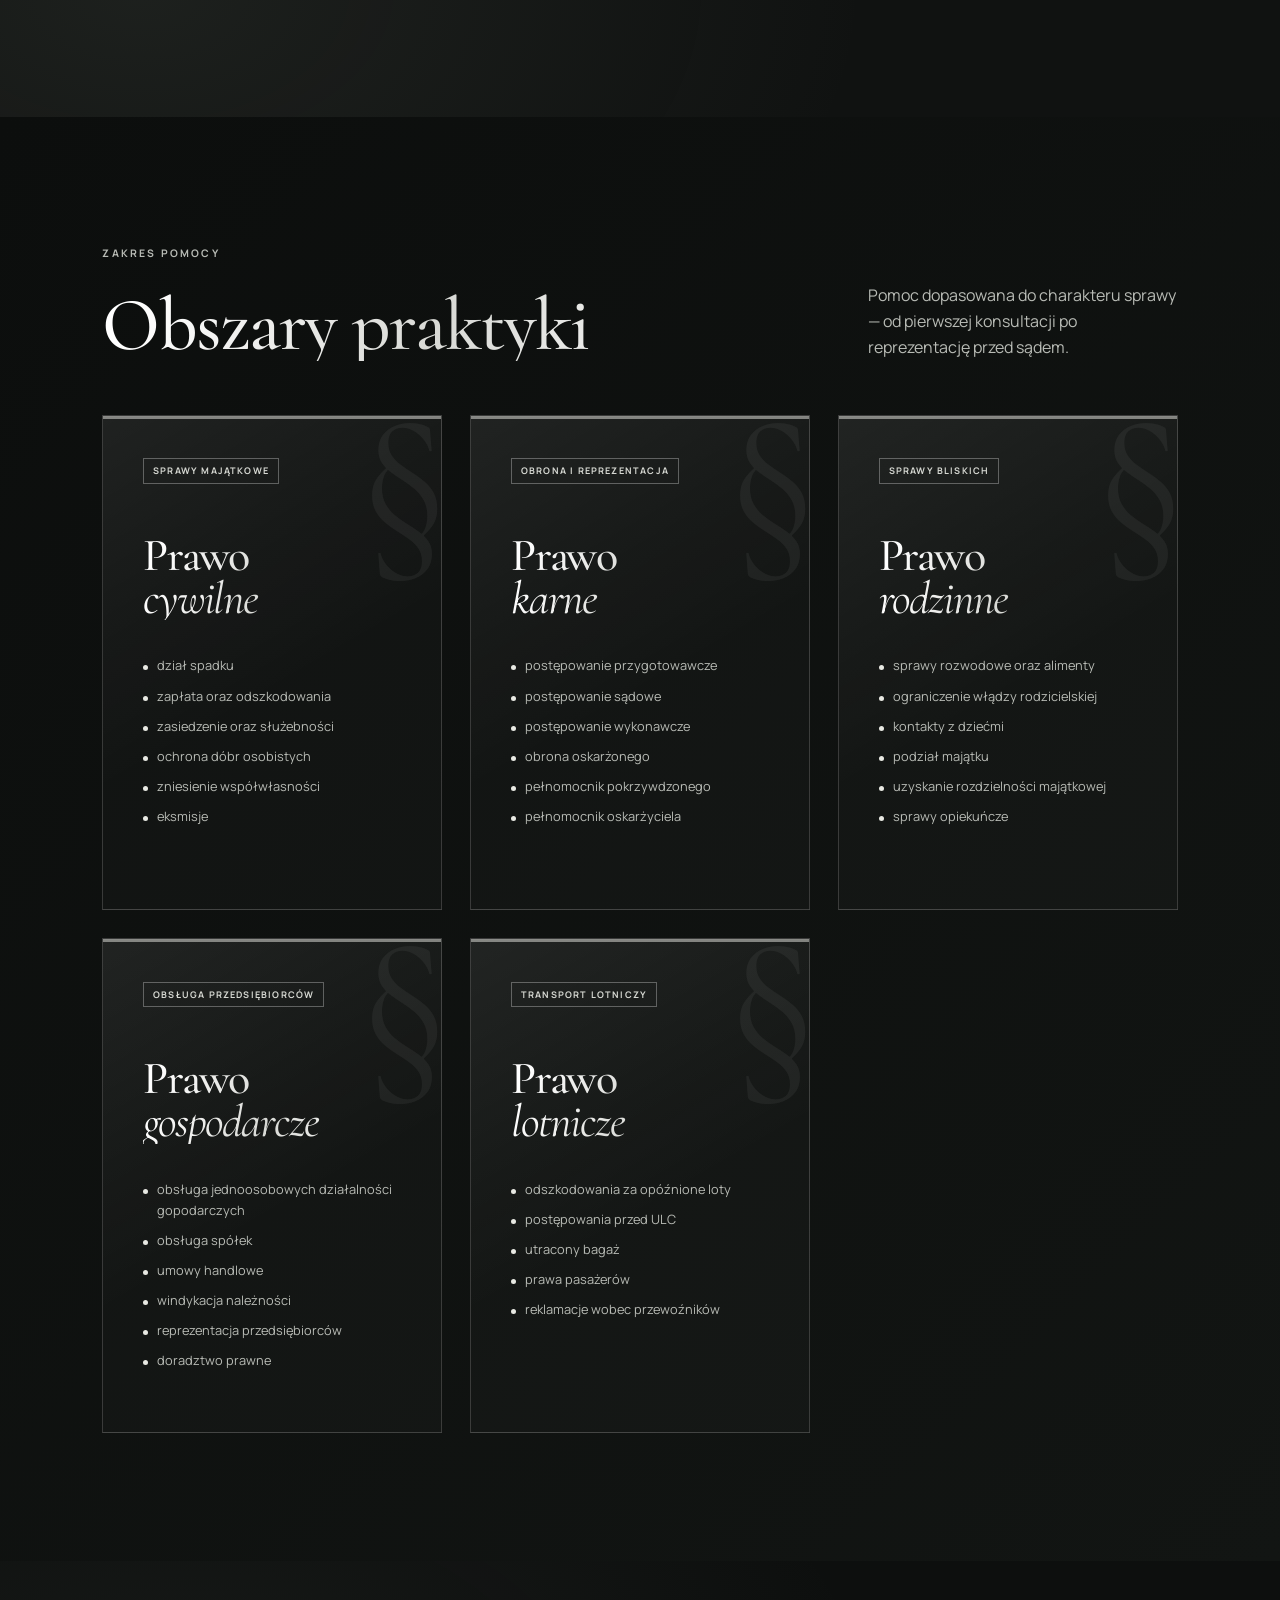
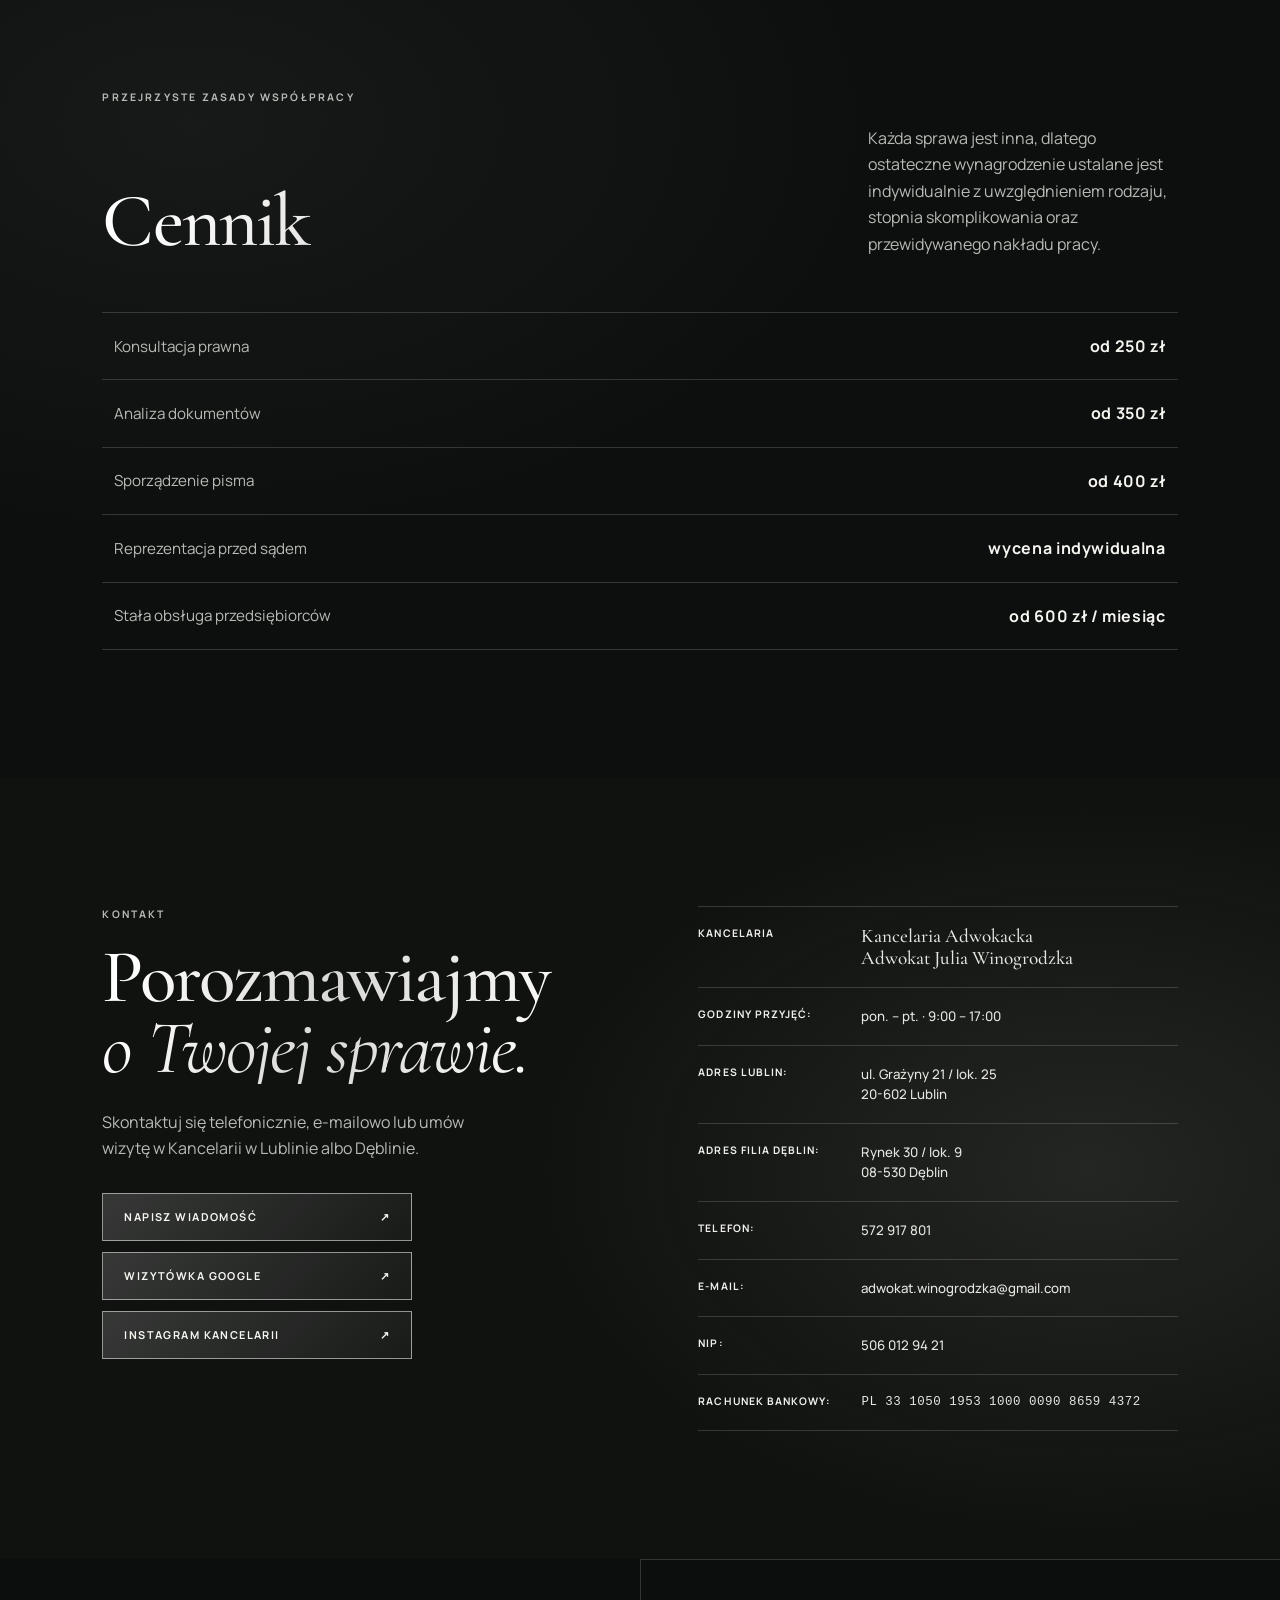
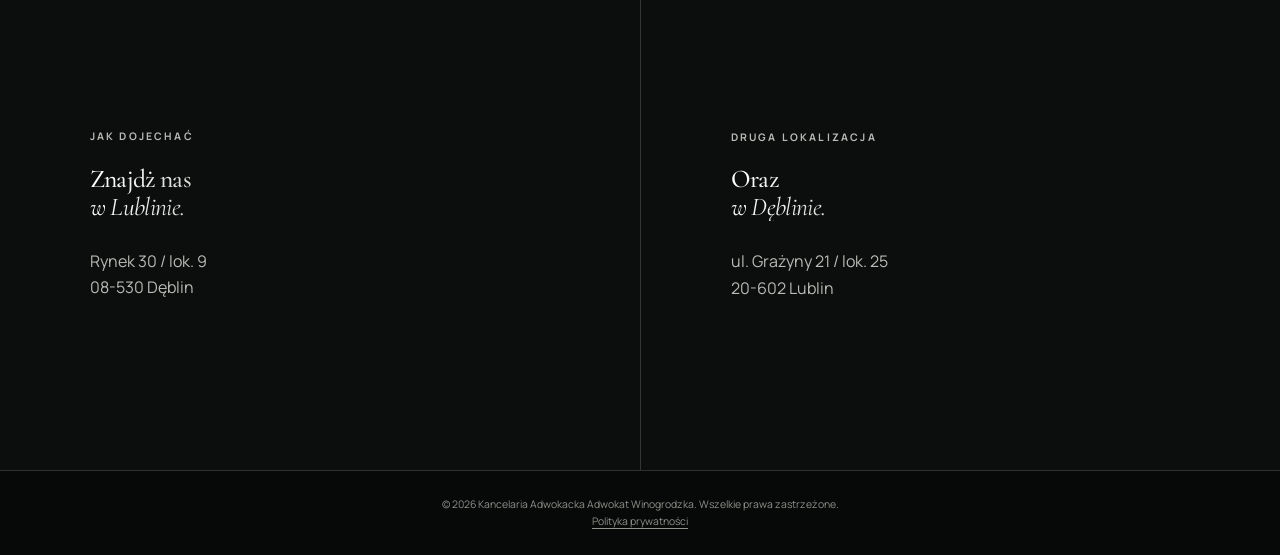
==== commit f81f0628: "Update contact information in index.html" ====
--- a/index.html
+++ b/index.html
@@ -229,7 +229,7 @@
       <div class="contact-heading reveal">
         <p class="eyebrow">Kontakt</p>
         <h2 id="contact-title">Porozmawiajmy<br><em>o Twojej sprawie.</em></h2>
-        <p>Skontaktuj się telefonicznie, e-mailowo lub odwiedź kancelarię w centrum Dęblina.</p>
+        <p>Skontaktuj się telefonicznie, e-mailowo lub umów wizytę w Kancelarii w Lublinie albo Dęblinie.</p>
         <!-- Trzy identyczne przyciski prowadzą do najważniejszych kanałów kontaktu. -->
         <div class="contact-actions" aria-label="Kanały kontaktu kancelarii">
           <a class="button" href="mailto:adwokat.winogrodzka@gmail.com?subject=Zapytanie%20do%20Kancelarii">Napisz wiadomość <span aria-hidden="true">↗</span></a>
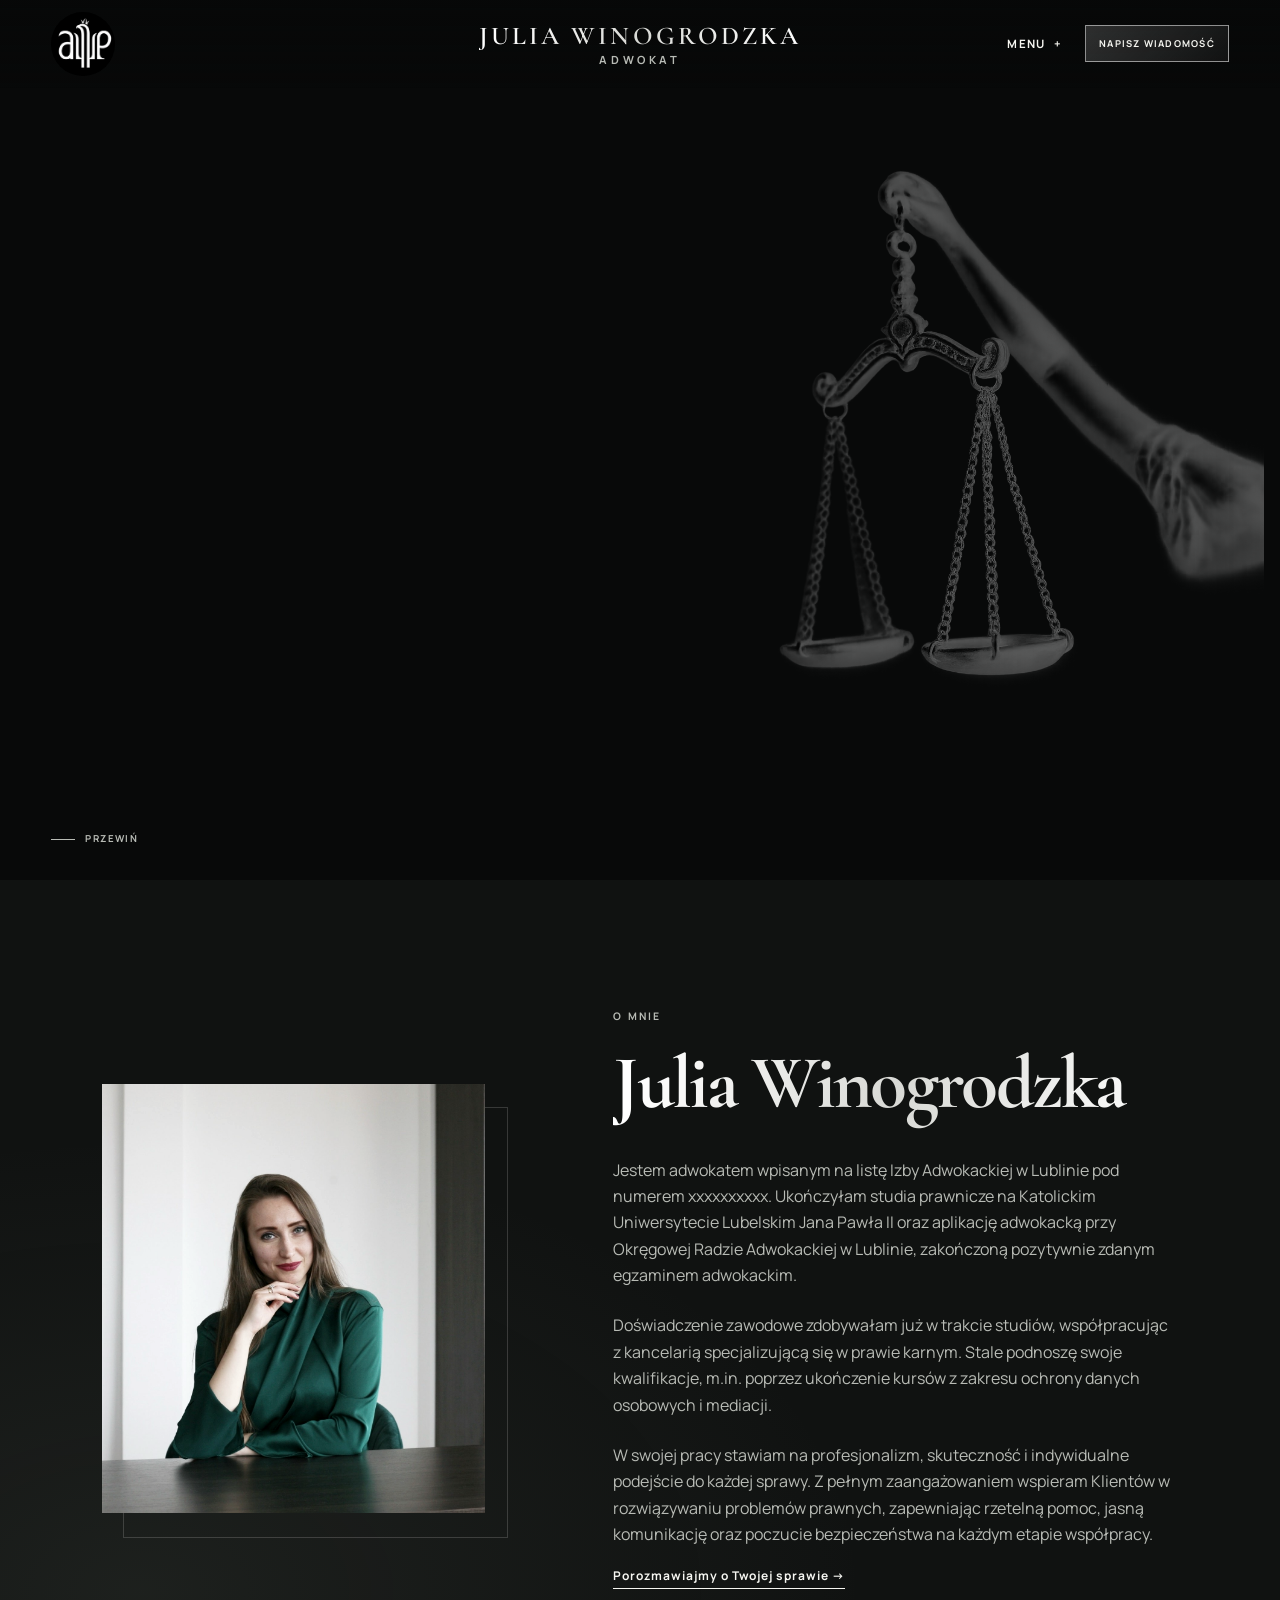
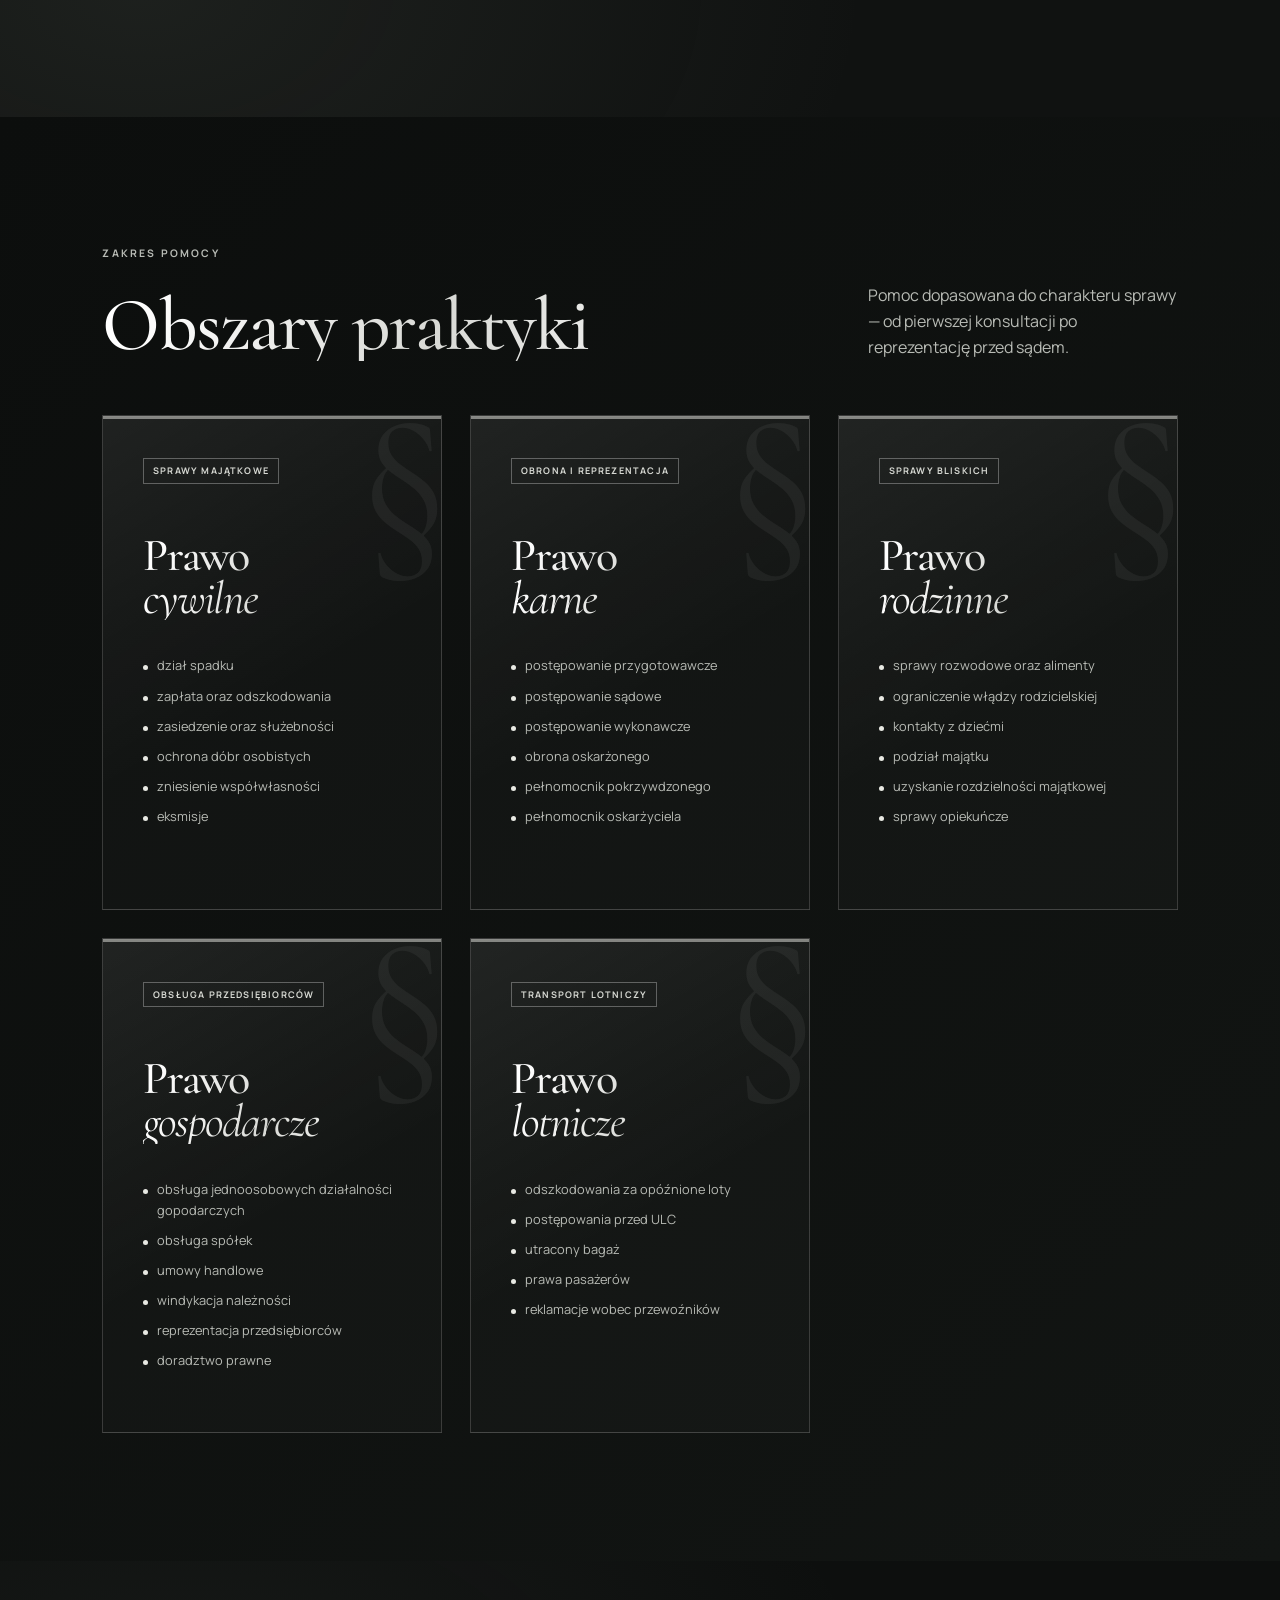
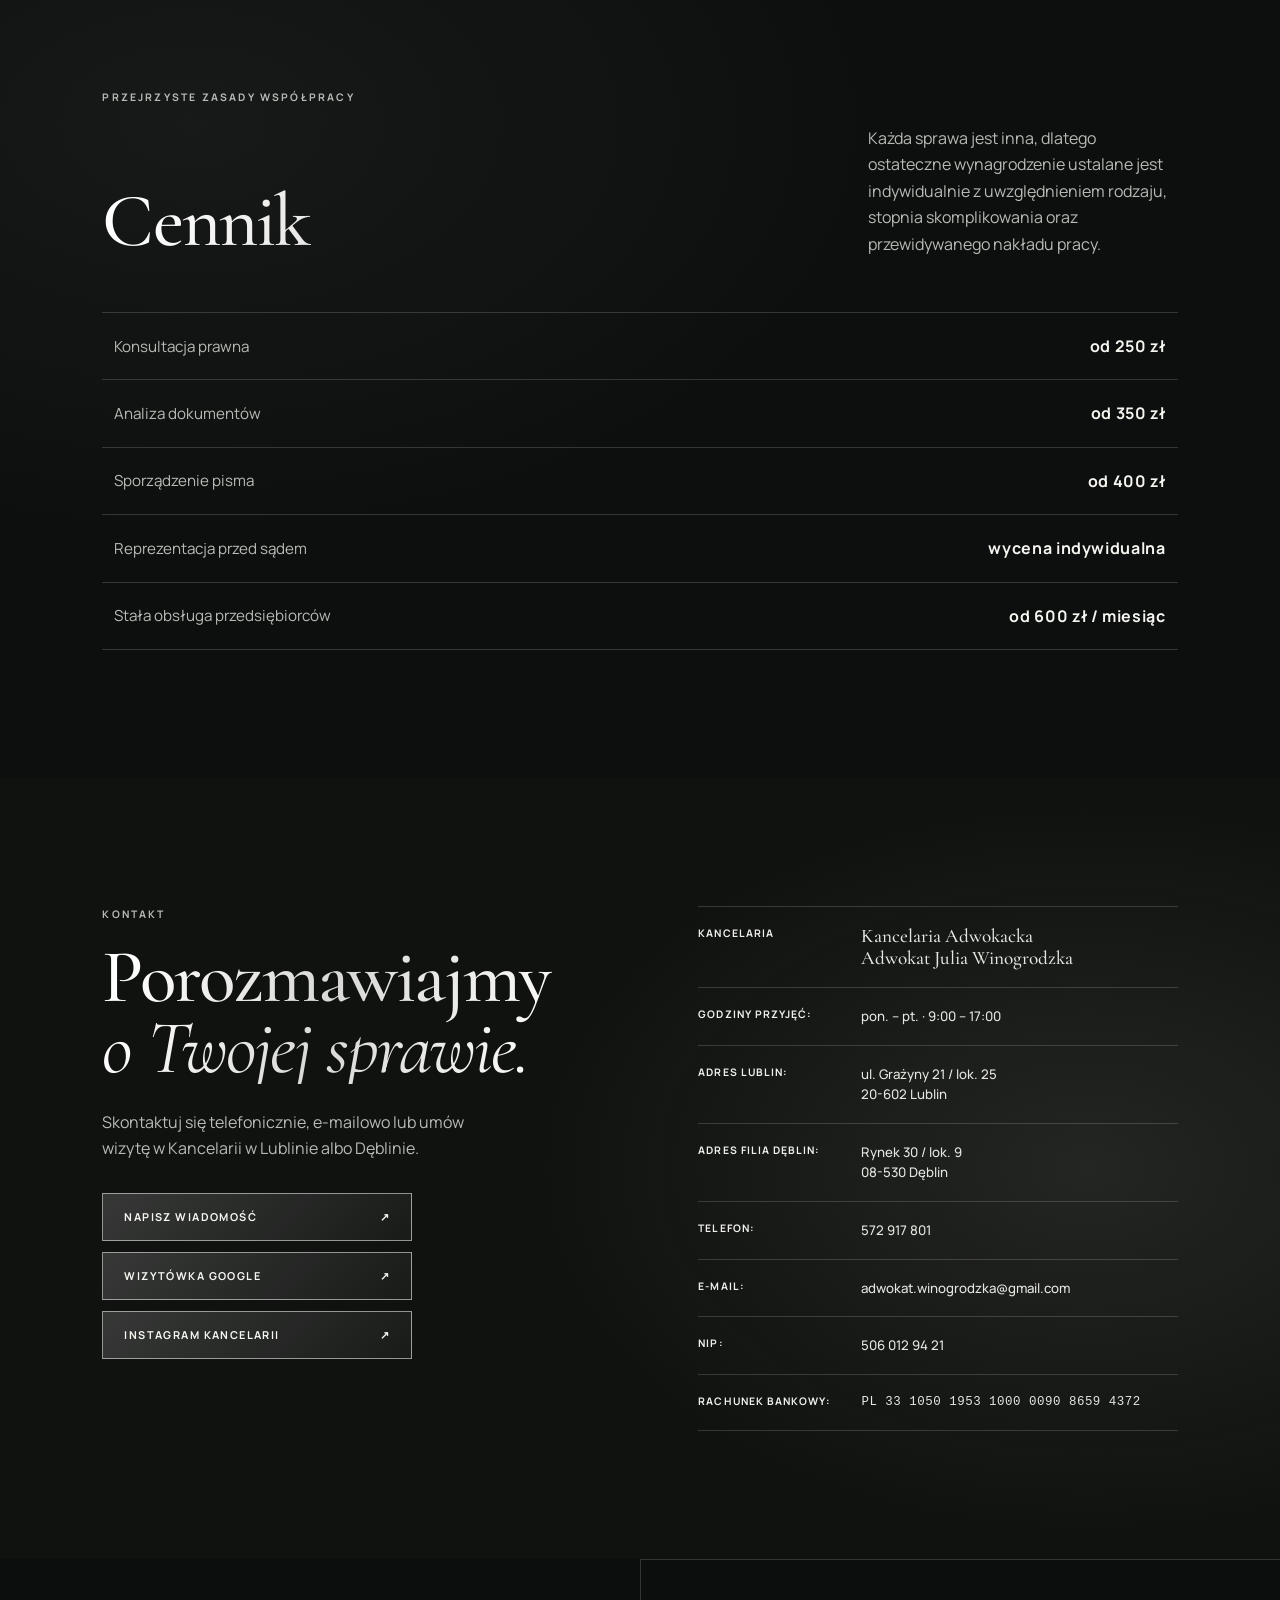
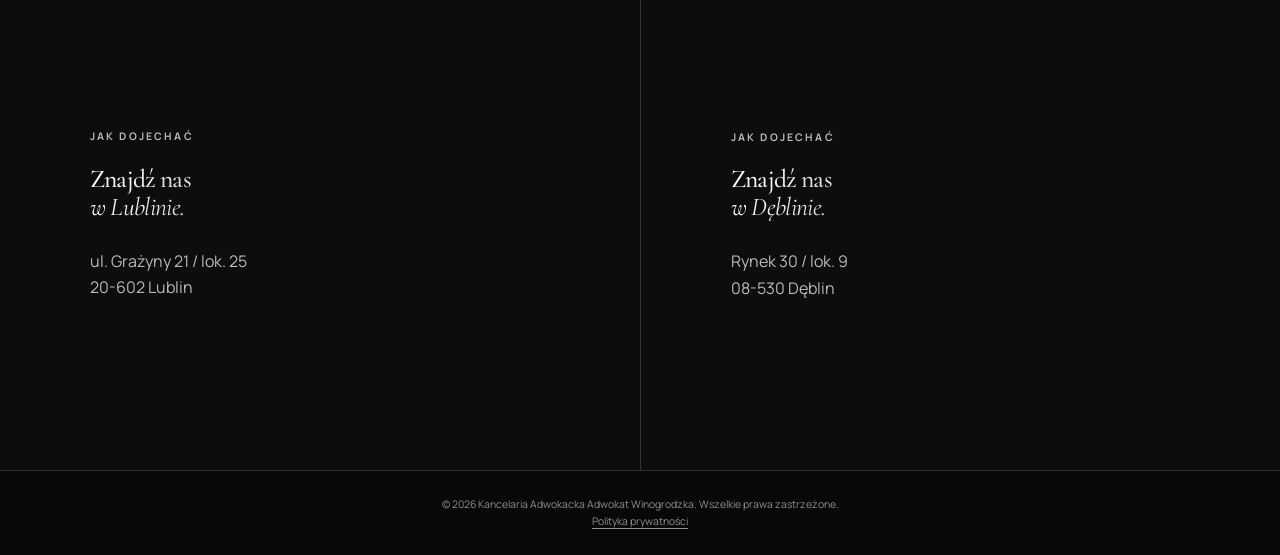
==== commit 6f3a0477: "Update index.html" ====
--- a/index.html
+++ b/index.html
@@ -257,16 +257,16 @@
       <article class="location-card">
         <div class="map-caption reveal">
           <p class="eyebrow">Jak dojechać</p>
-          <h2>Znajdż nas<br><em>w Lublinie.</em></h2>
-           <p>Rynek 30 / lok. 9<br>08-530 Dęblin</p>
+          <h2>Znajdź nas<br><em>w Lublinie.</em></h2>
+          <p>ul. Grażyny 21 / lok. 25<br>20-602 Lublin</p>
         </div>
         <iframe class="map-frame" title="Mapa dojazdu do Kancelarii Adwokackiej Julii Winogrodzkiej w Lublinie" src="https://www.google.com/maps?q=ul.%20Gra%C5%BCyny%2021%20lok.%2025%2C%2020-602%20Lublin&output=embed" loading="lazy" referrerpolicy="no-referrer-when-downgrade"></iframe>
       </article>
         <article class="location-card">
         <div class="map-caption reveal">
-          <p class="eyebrow">Druga lokalizacja</p>
-          <h2>Oraz<br><em>w Dęblinie.</em></h2>
-          <p>ul. Grażyny 21 / lok. 25<br>20-602 Lublin</p>
+          <p class="eyebrow">Jak dojechać</p>
+          <h2>Znajdź nas<br><em>w Dęblinie.</em></h2>
+          <p>Rynek 30 / lok. 9<br>08-530 Dęblin</p>
         </div>
         <iframe class="map-frame" title="Mapa dojazdu do Kancelarii Adwokackiej Julii Winogrodzkiej w Dęblinie" src="https://www.google.com/maps?q=Rynek%2030%20lok.%209%2C%2008-530%20D%C4%99blin&output=embed" loading="lazy" referrerpolicy="no-referrer-when-downgrade"></iframe>
       </article>
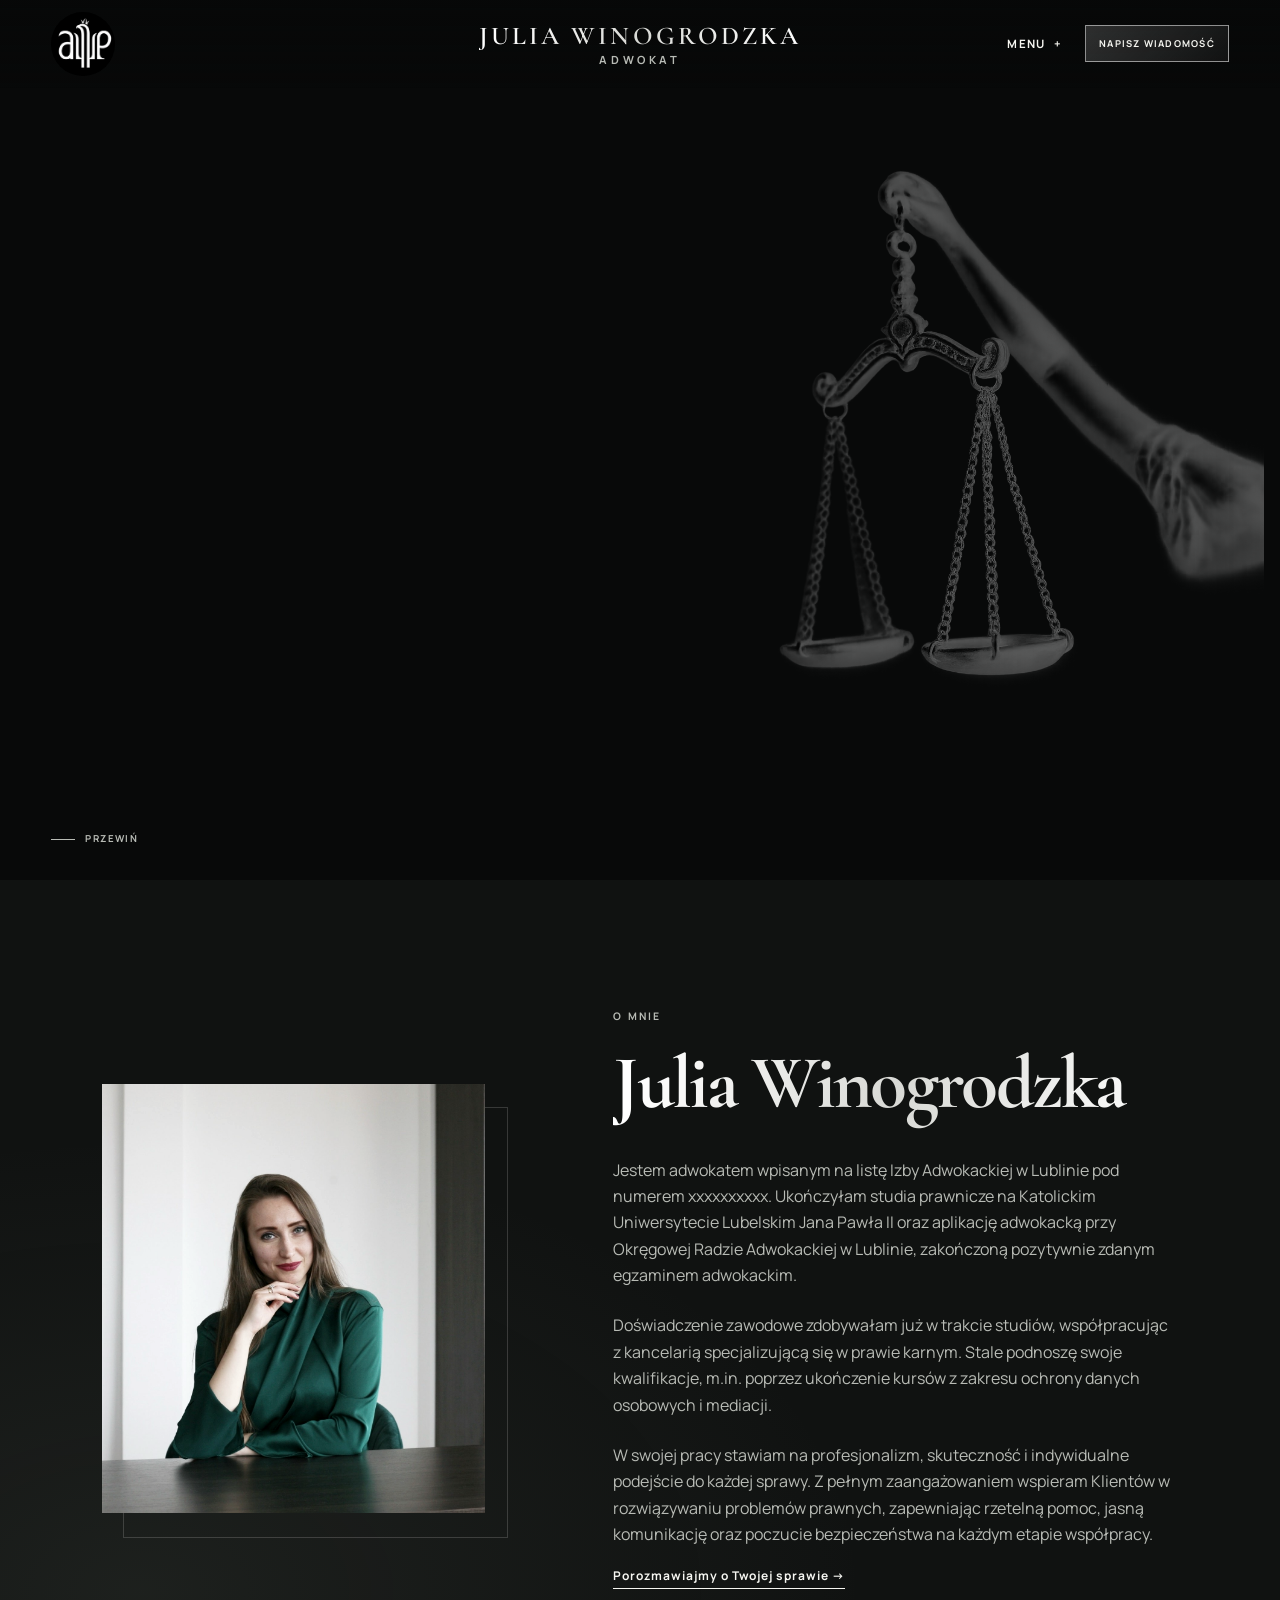
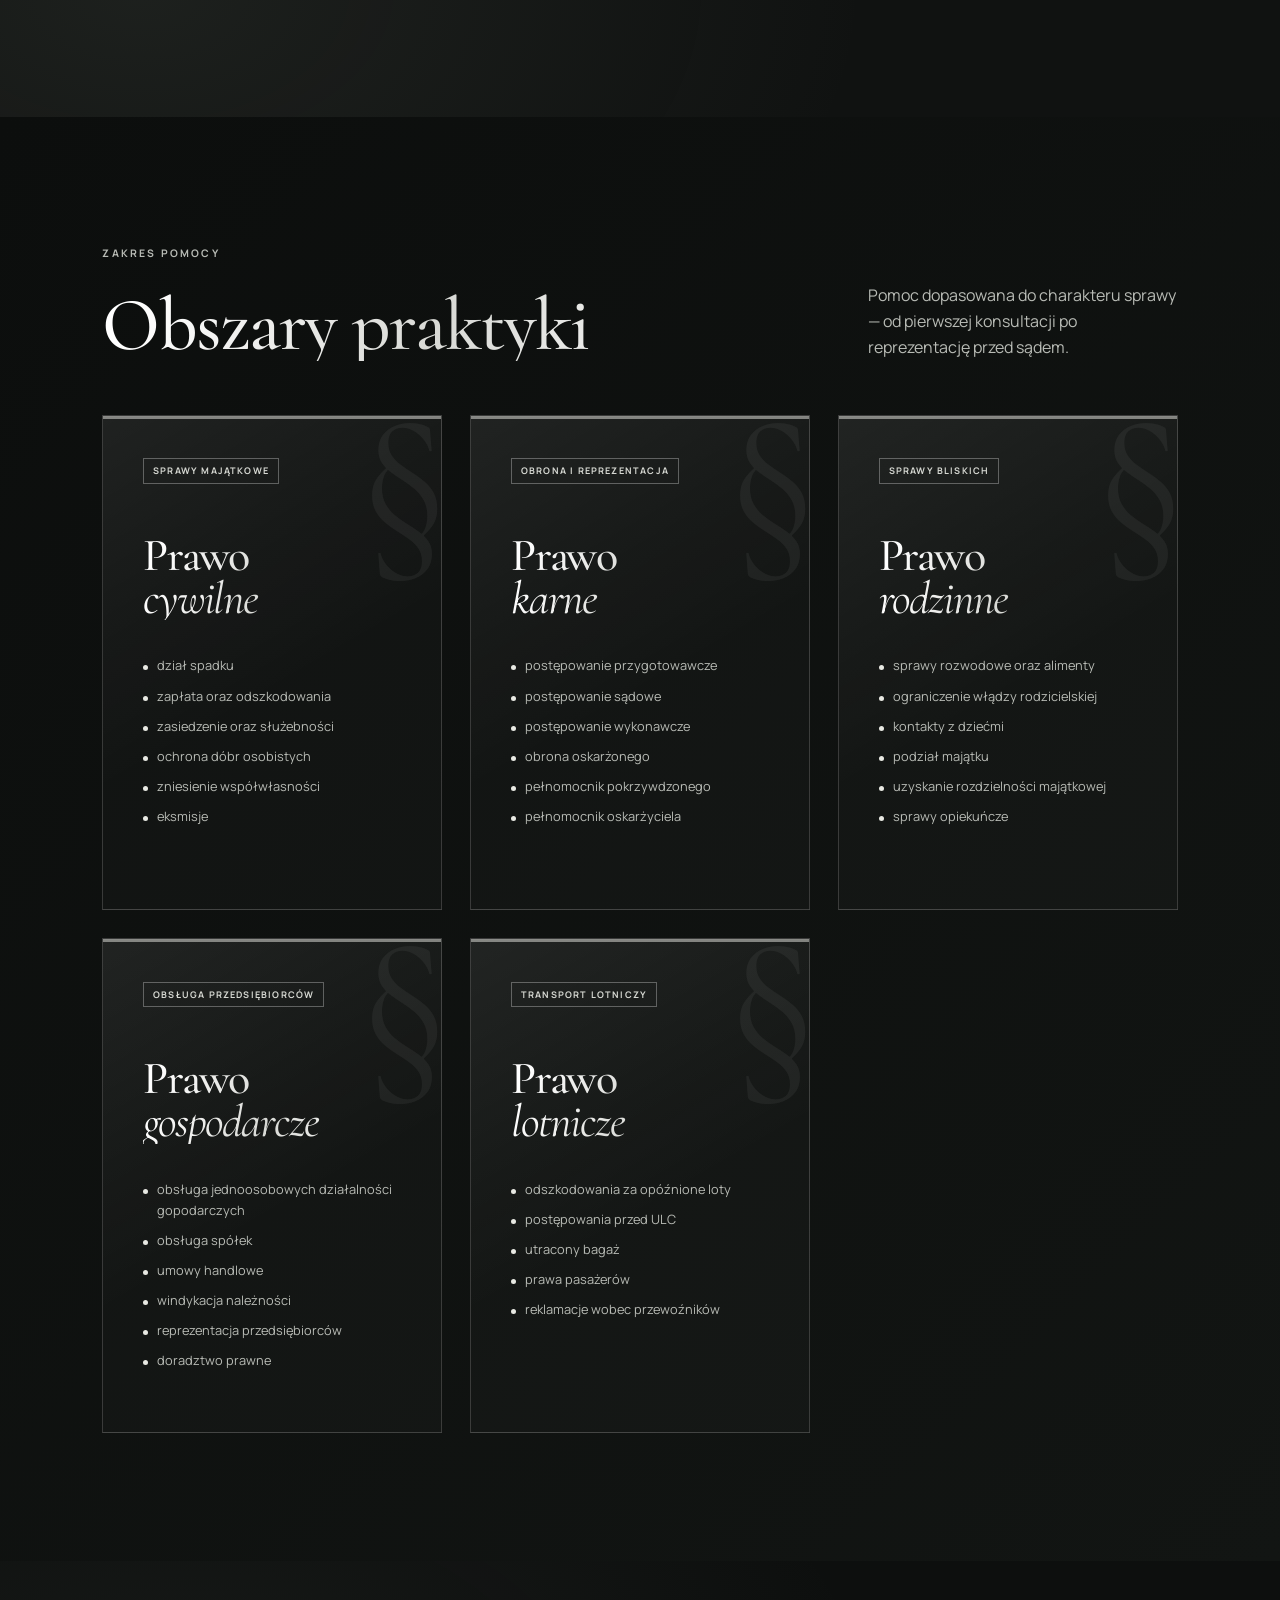
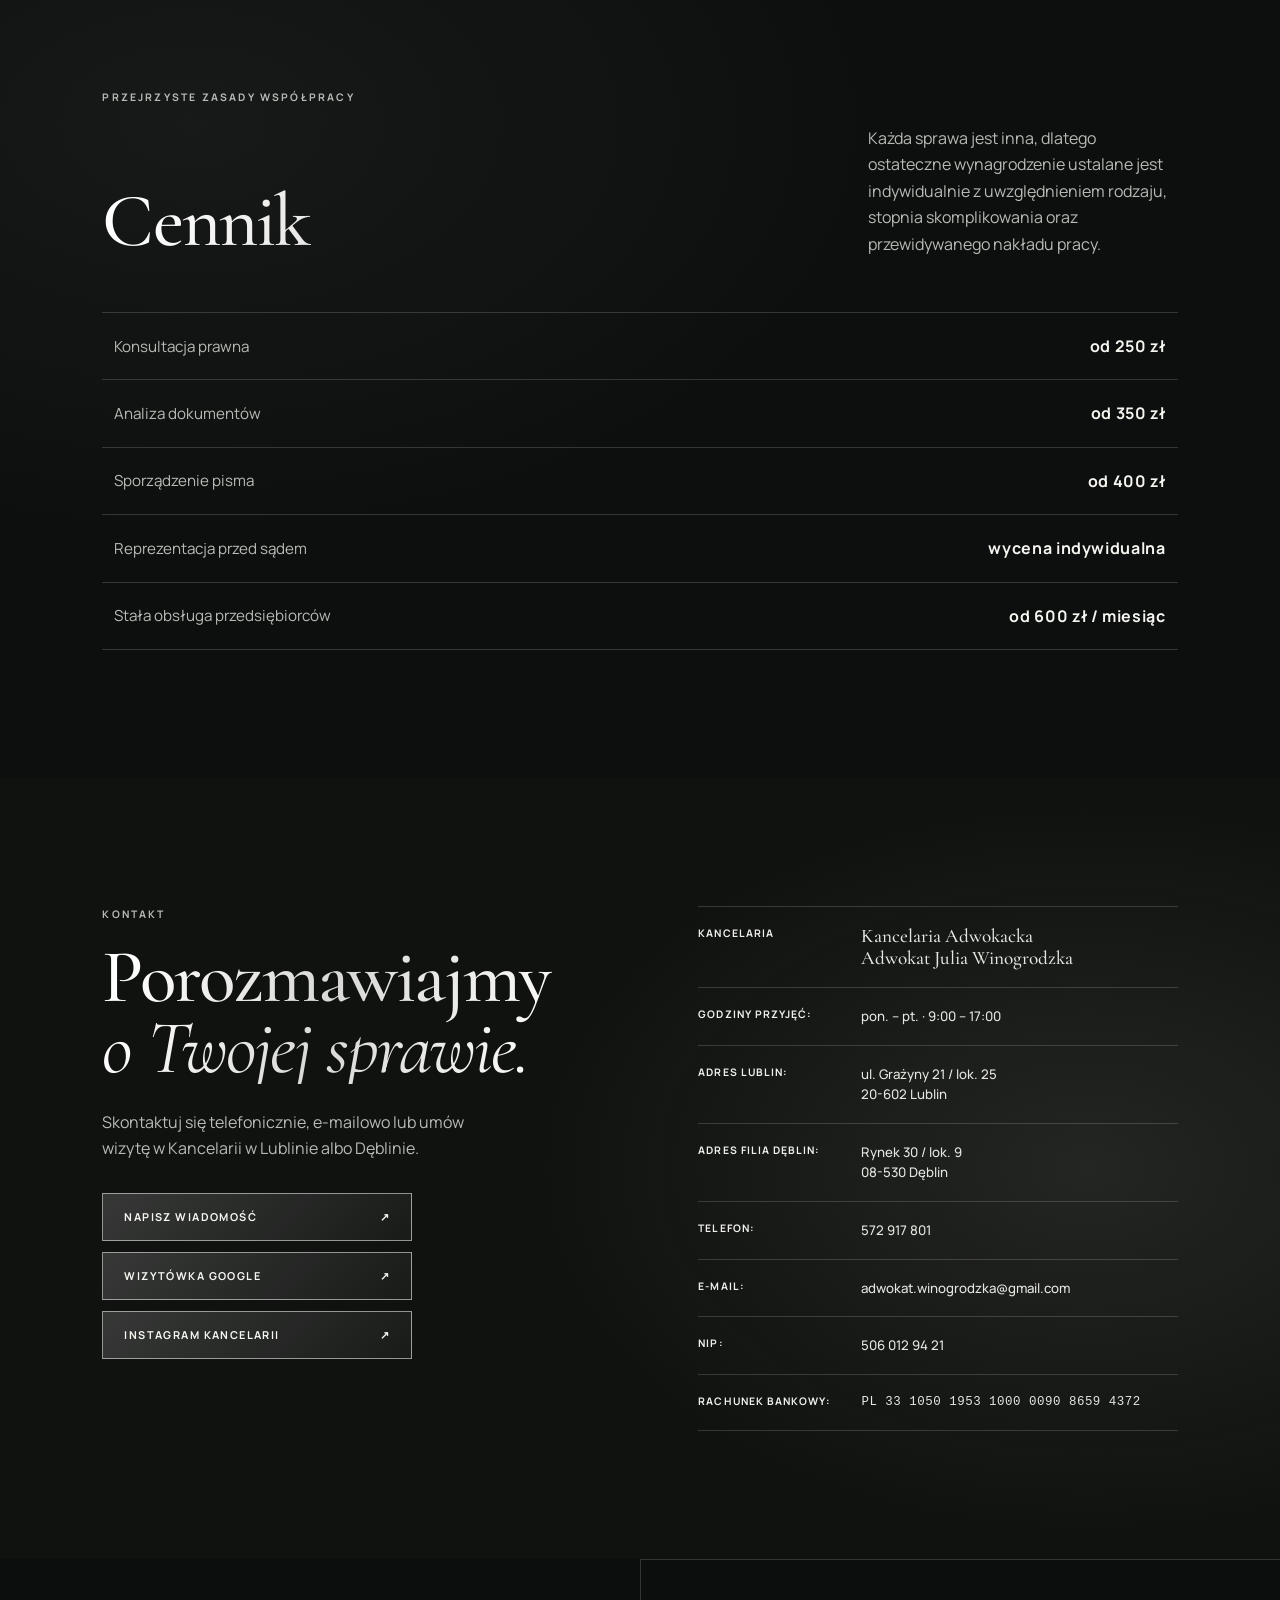
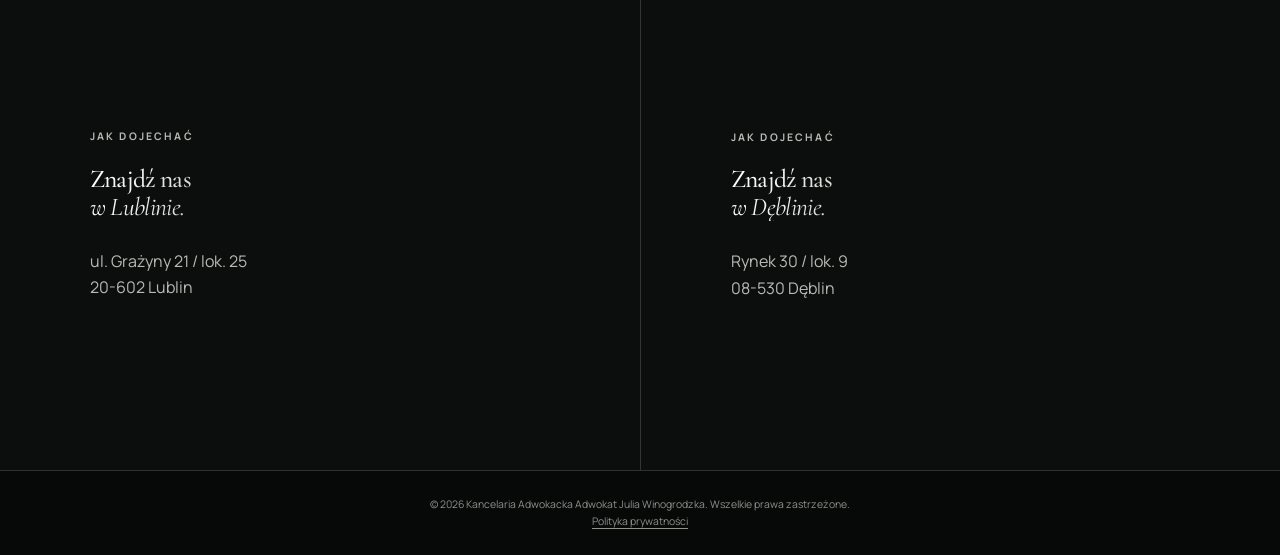
==== commit 4f8d8f23: "Update index.html" ====
--- a/index.html
+++ b/index.html
@@ -276,7 +276,7 @@
   <!-- Dolna belka z prawami autorskimi i skrótem do początku strony. -->
 <footer class="site-footer">
   <p>
-    © 2026 Kancelaria Adwokacka Adwokat Winogrodzka. Wszelkie prawa zastrzeżone.
+    © 2026 Kancelaria Adwokacka Adwokat Julia Winogrodzka. Wszelkie prawa zastrzeżone.
     <br>
     <a href="polityka-prywatnosci.html" class="footer-privacy-link"> Polityka prywatności</a>
   </p>
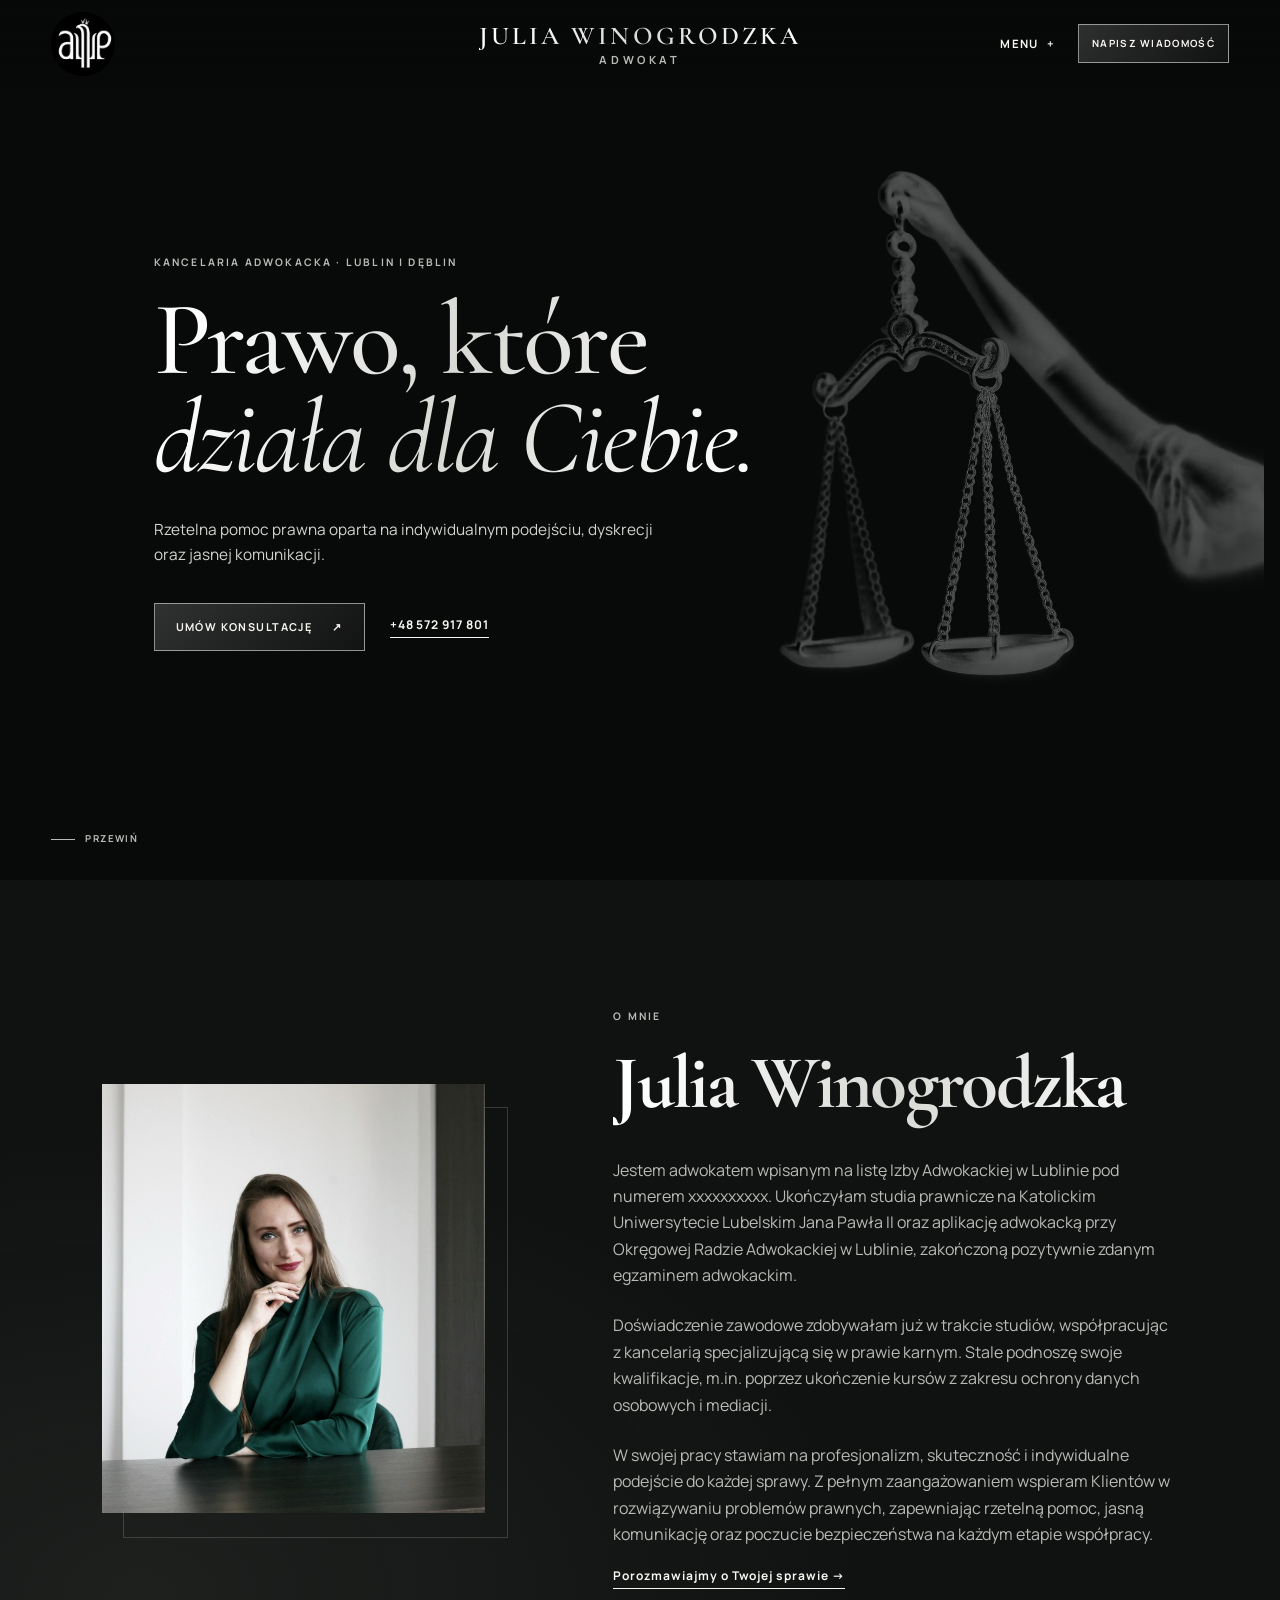
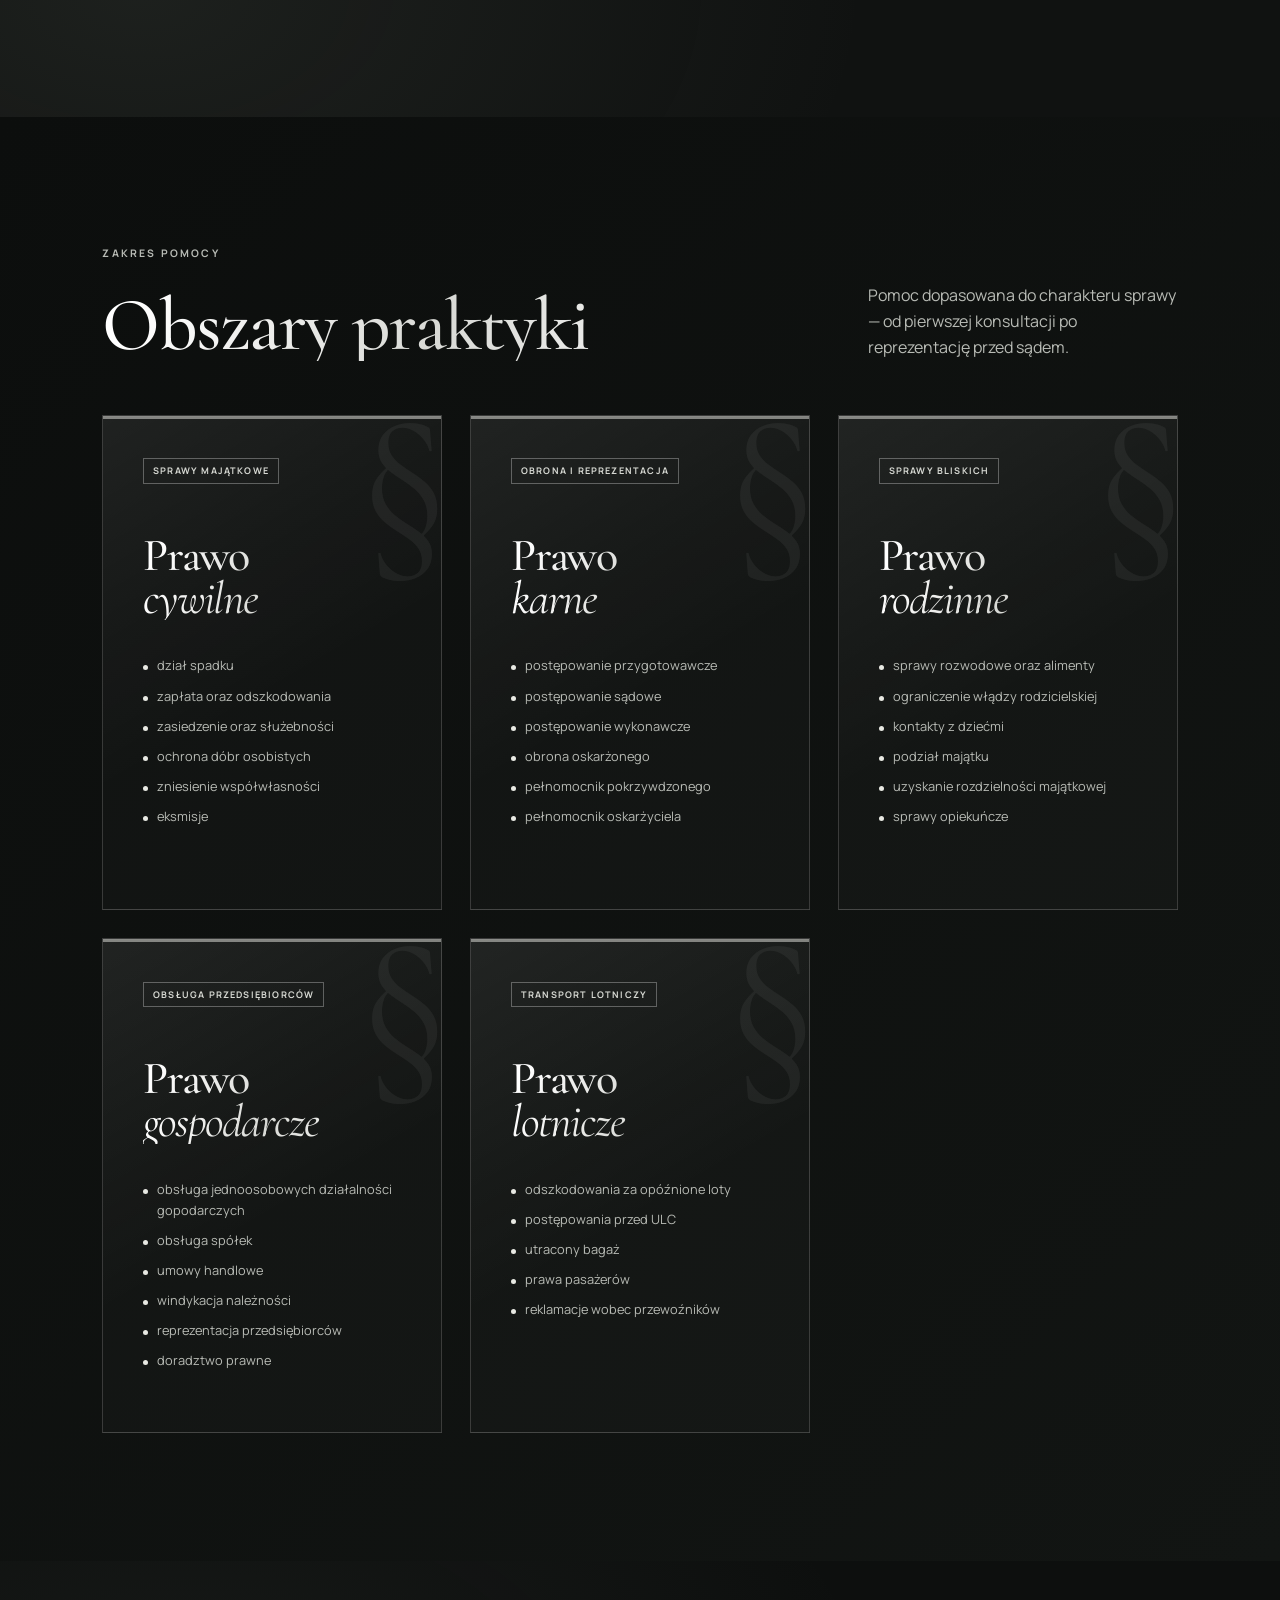
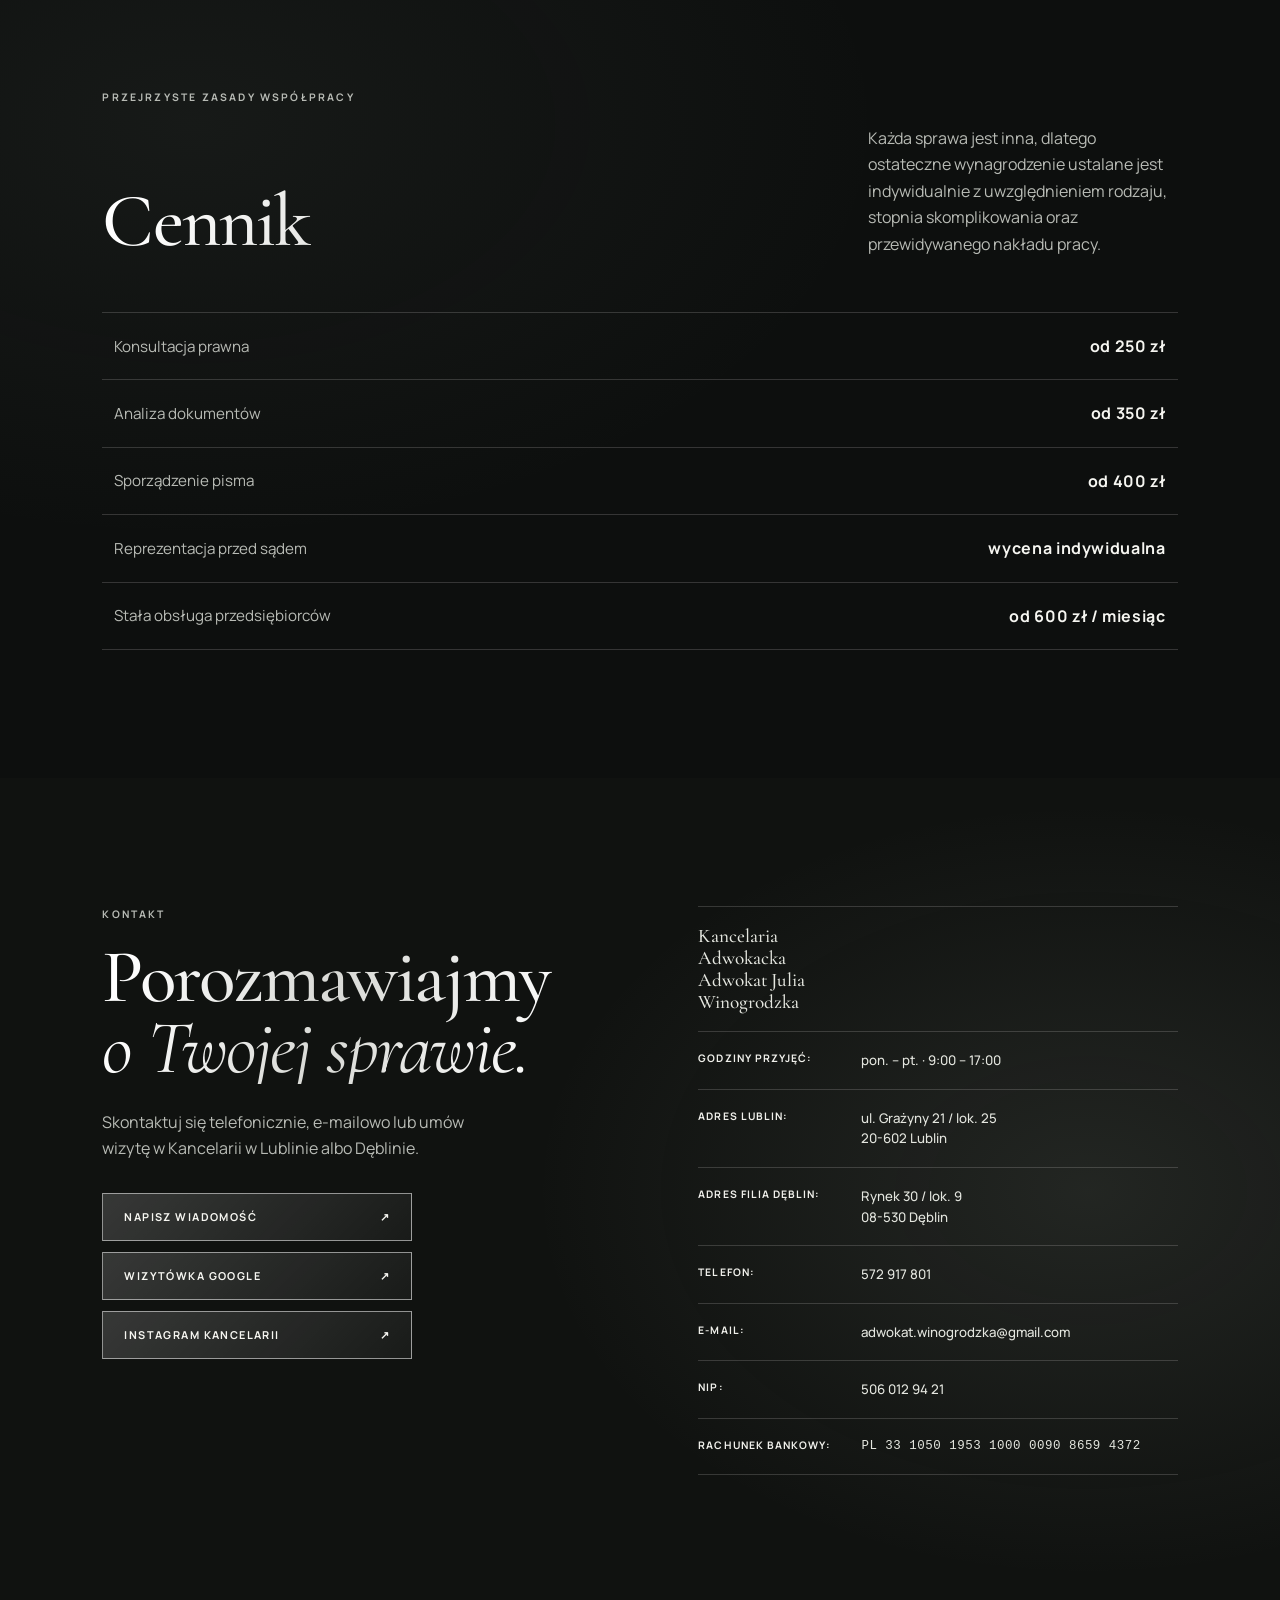
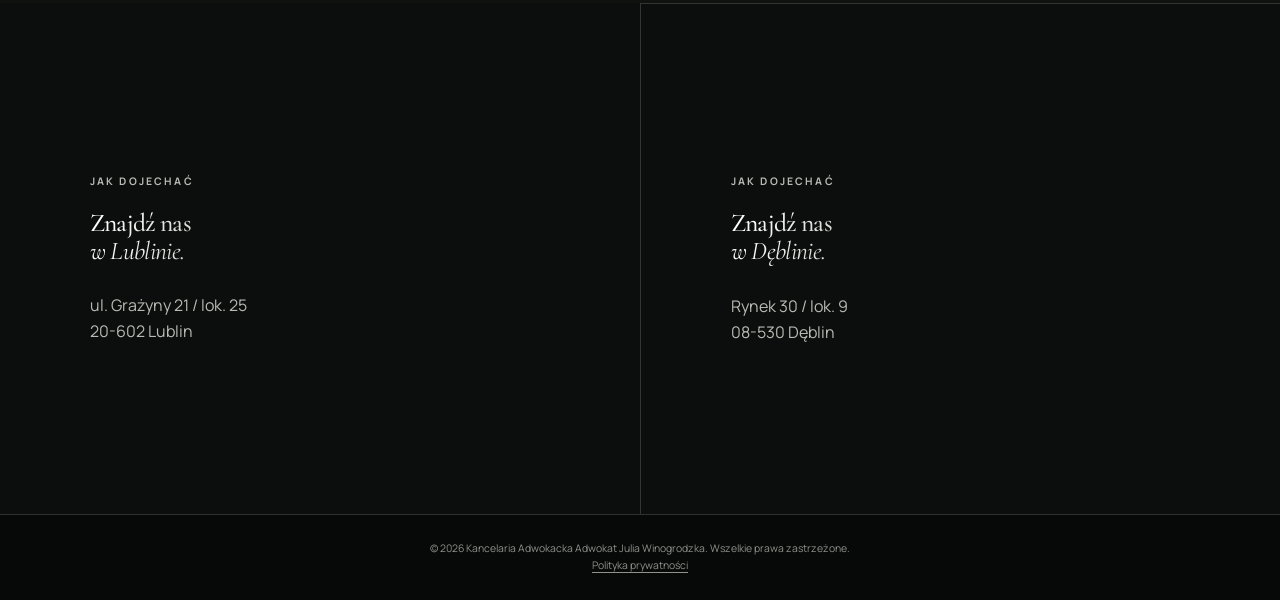
==== commit 462f08e7: "Update index.html" ====
--- a/index.html
+++ b/index.html
@@ -239,7 +239,7 @@
       </div>
 
       <address class="contact-details reveal" style="--delay: 140ms;">
-        <div class="contact-item contact-name"><span>Kancelaria</span><strong>Kancelaria Adwokacka<br>Adwokat Julia Winogrodzka</strong></div>
+        <div class="contact-item contact-name"><strong>Kancelaria Adwokacka<br>Adwokat Julia Winogrodzka</strong> </div>
         <div class="contact-item"><span>Godziny przyjęć:</span><strong>pon. – pt. · 9:00 – 17:00</strong></div>
         <!-- Tekstowe etykiety są czytelne niezależnie od systemu i wielkości emoji. -->
         <div class="contact-item"><span>Adres Lublin:</span><a href="https://maps.google.com/?q=ul.+Grażyny+21+lok.+25,+20-602+Lublin" target="_blank" rel="noopener noreferrer">ul. Grażyny 21 / lok. 25<br>20-602 Lublin</a></div>
--- a/style.css
+++ b/style.css
@@ -45,14 +45,14 @@
 .nav-dropdown-toggle[aria-expanded="true"] span { transform: rotate(45deg); }
 .nav-dropdown-panel { position: absolute; right: 0; top: calc(100% + 10px); display: grid; width: 194px; padding: 8px; border: 1px solid var(--line); background: rgba(19, 21, 20, .98); box-shadow: 0 20px 40px rgba(0, 0, 0, .32); opacity: 0; pointer-events: none; transform: translateY(-7px); transition: .25s ease; }
 .nav-dropdown-panel.is-open { opacity: 1; pointer-events: auto; transform: translateY(0); }
-.nav-dropdown-panel a { padding: 10px 12px; color: var(--muted); font-size: .84rem; transition: color .2s, background .2s; }
+.nav-dropdown-panel a { padding: 10px 12px; color: var(--muted); font-size: .88rem; transition: color .2s, background .2s; }
 .nav-dropdown-panel a:hover, .nav-dropdown-panel a:focus-visible { background: rgba(255,255,255,.06); color: var(--white); }
 .menu-toggle { display: none; }
 
 /* Wspólny styl przycisków i tekstowych odsyłaczy. */
 .button { display: inline-flex; gap: 20px; align-items: center; justify-content: center; padding: 14px 21px; border: 1px solid rgba(255,255,255,.52); background: linear-gradient(135deg, rgba(255,255,255,.16), rgba(255,255,255,.04)); color: var(--white); font-size: .68rem; font-weight: 700; letter-spacing: .13em; text-transform: uppercase; transition: transform .25s ease, background .25s ease, border-color .25s ease; }
 .button:hover, .button:focus-visible { transform: translateY(-3px); border-color: var(--white); background: rgba(255,255,255,.16); }
-.button-small { padding: 10px 13px; font-size: .59rem; white-space: nowrap; }
+.button-small { padding: 10px 13px; font-size: .62rem; white-space: nowrap; }
 .text-link { display: inline-block; border-bottom: 1px solid currentColor; color: var(--white); font-size: .75rem; font-weight: 700; letter-spacing: .08em; padding-bottom: 3px; transition: color .2s ease; }
 .text-link:hover { color: #c9ccc7; }
 .text-link-arrow { margin-top: 18px; }
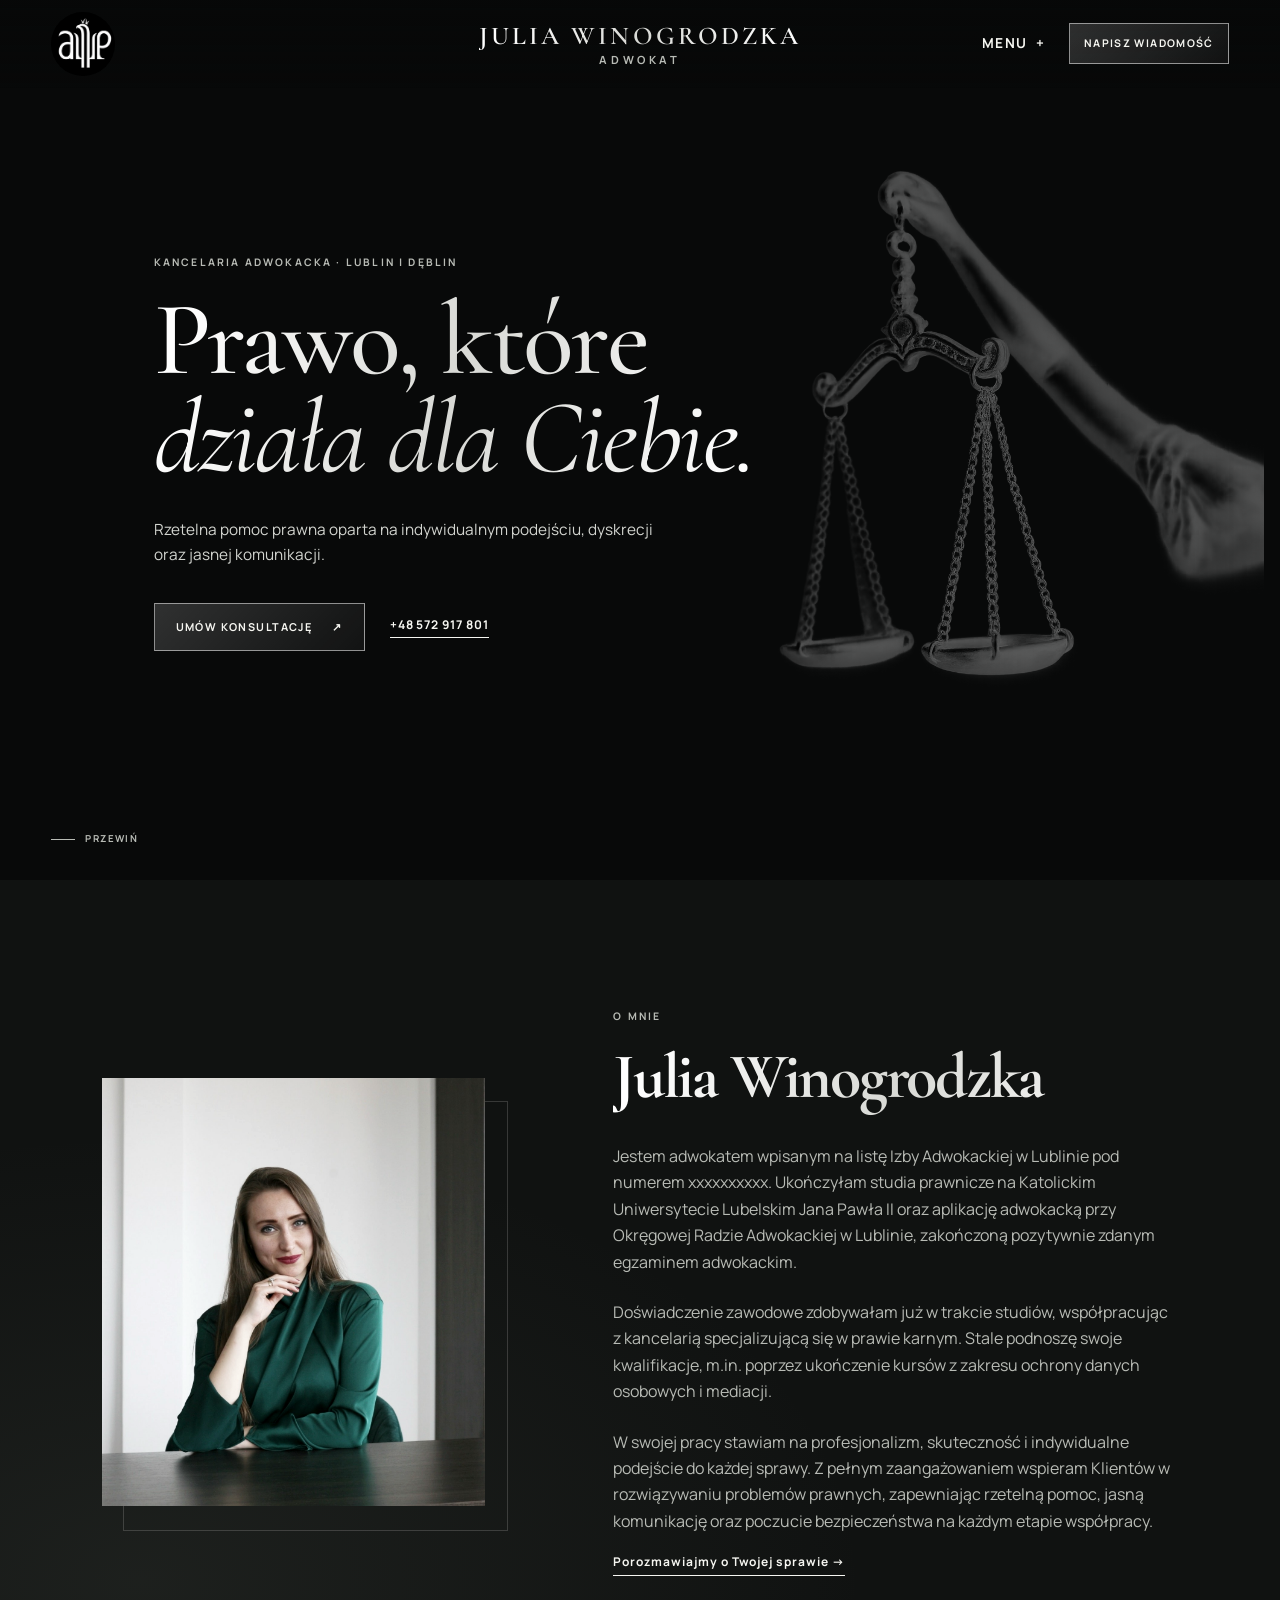
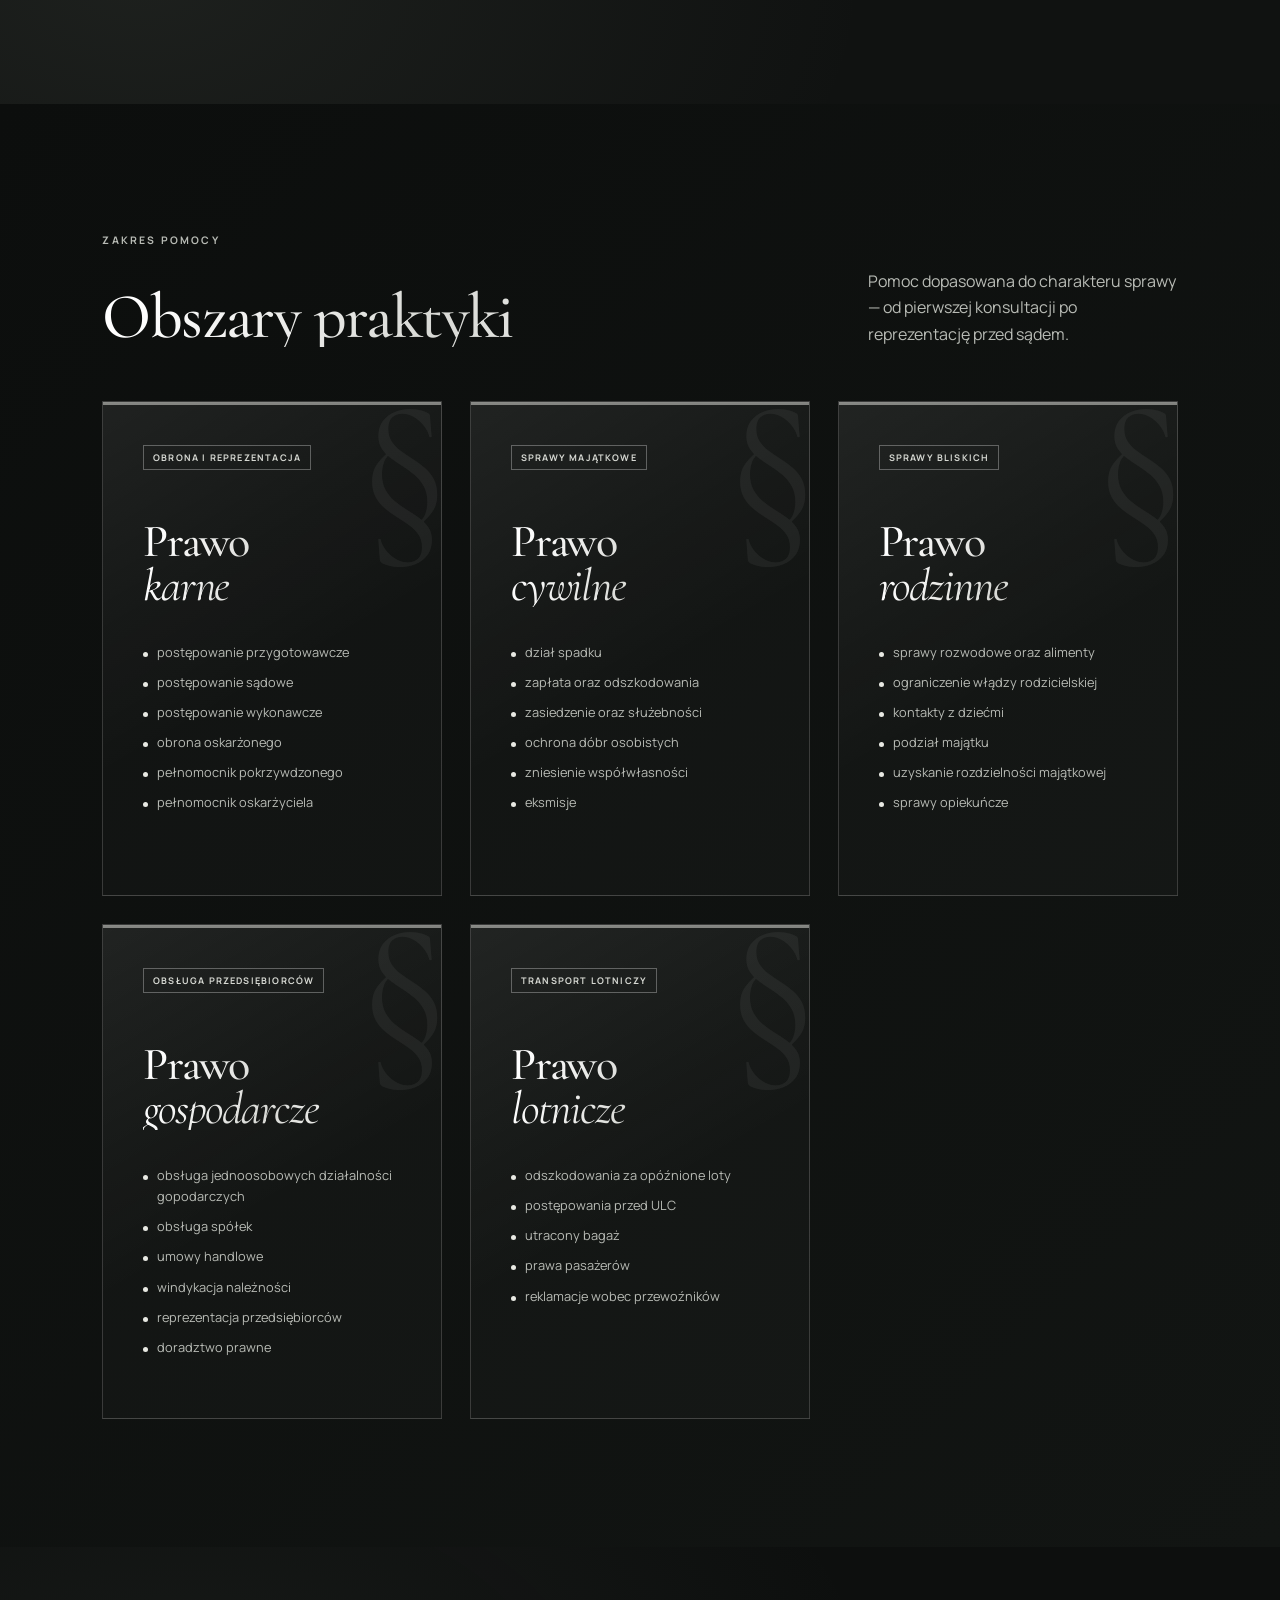
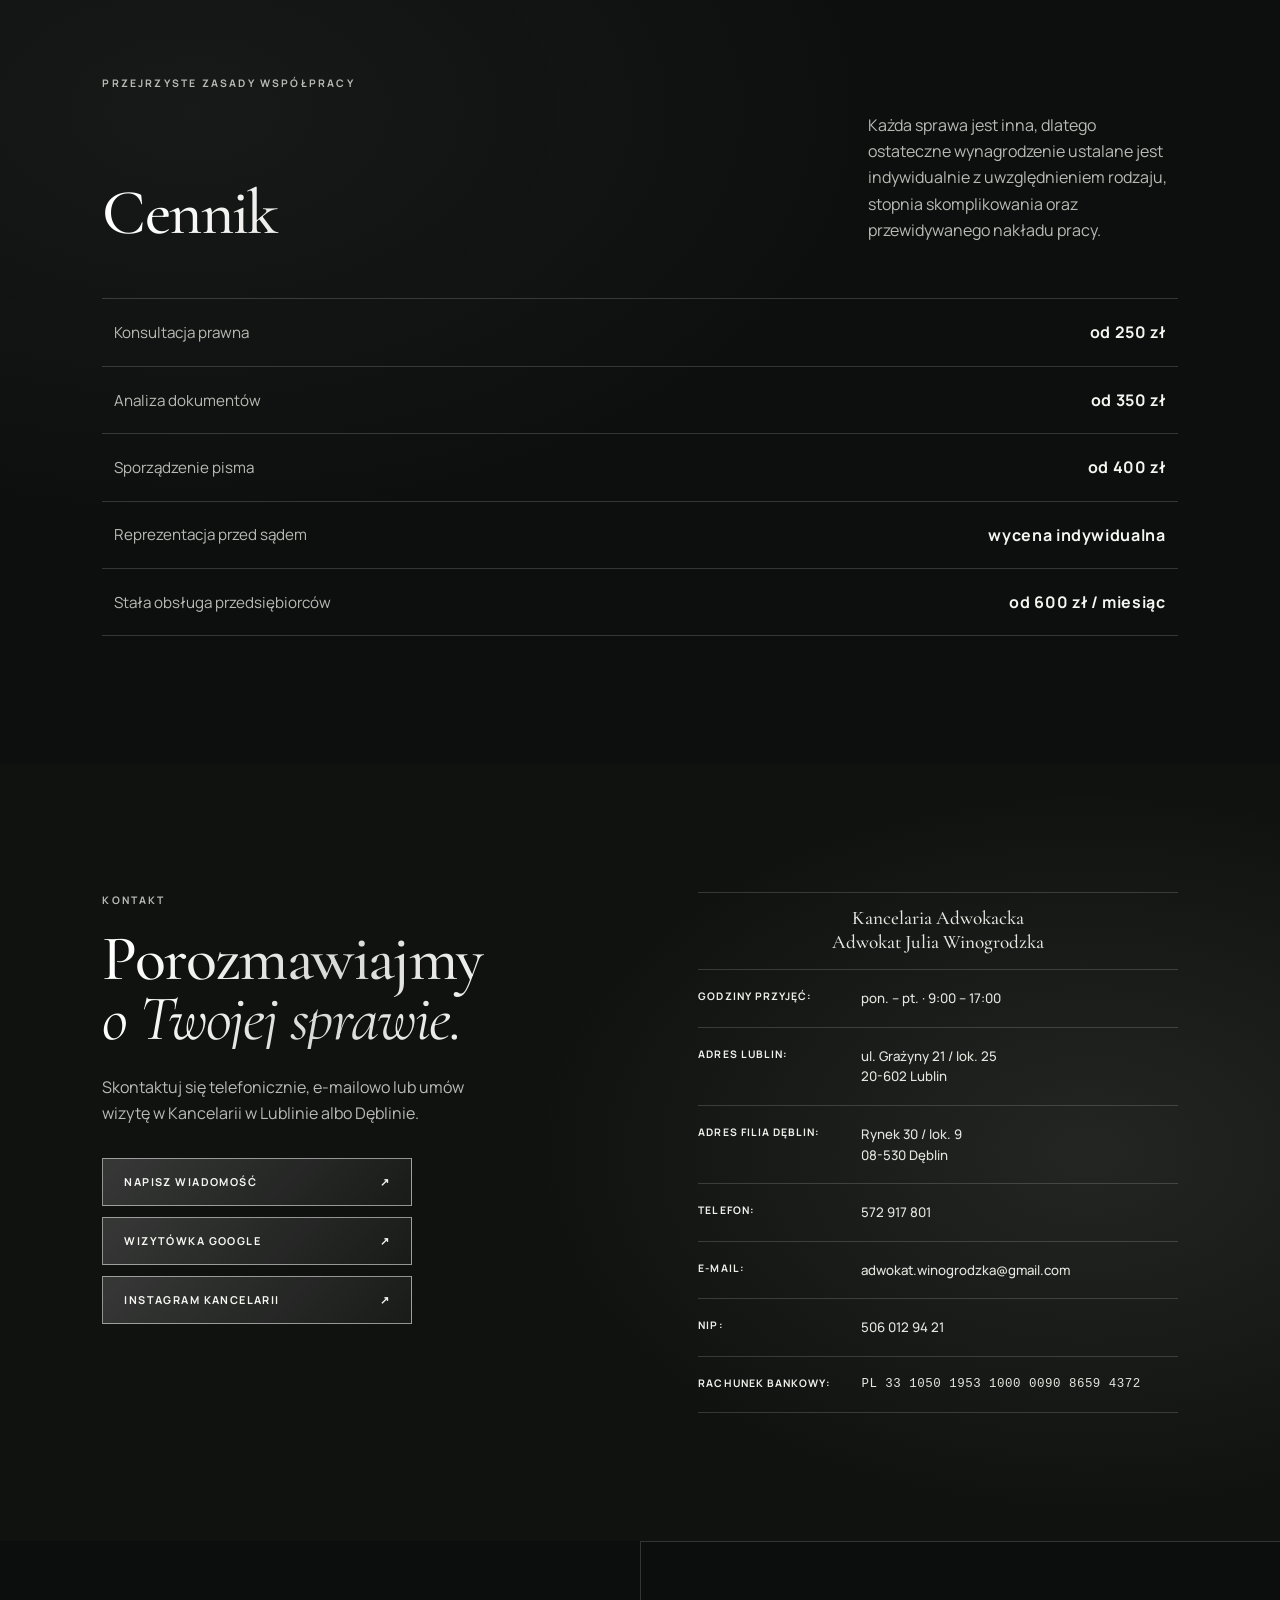
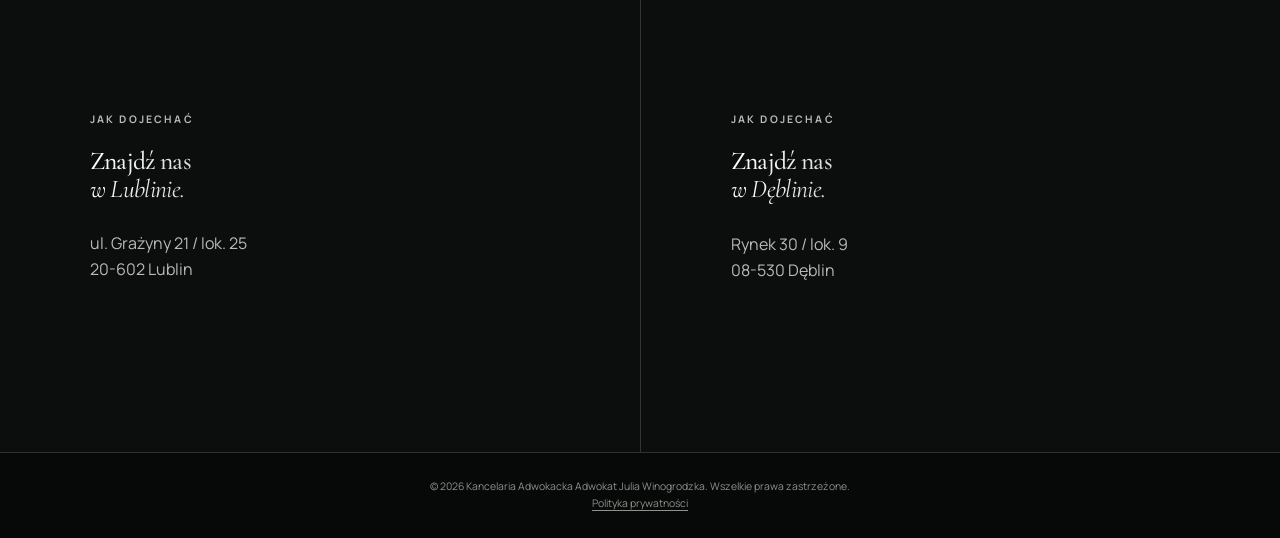
==== commit 4affc5ec: "Update index.html" ====
--- a/index.html
+++ b/index.html
@@ -102,6 +102,19 @@
       </div>
 
       <div class="service-grid">
+         <article class="service-card reveal" style="--delay: 120ms;">
+          <span class="service-mark" aria-hidden="true">§</span>
+          <p class="service-type">Obrona i reprezentacja</p>
+          <h3>Prawo<br><em>karne</em></h3>
+          <ul>
+            <li>postępowanie przygotowawcze</li>
+            <li>postępowanie sądowe</li>
+            <li>postępowanie wykonawcze</li>
+            <li>obrona oskarżonego</li>
+            <li>pełnomocnik pokrzywdzonego</li>
+            <li>pełnomocnik oskarżyciela</li>
+          </ul>
+        </article>
         <article class="service-card reveal" style="--delay: 0ms;">
           <!-- Duży znak paragrafu buduje charakter karty bez używania numeracji. -->
           <span class="service-mark" aria-hidden="true">§</span>
@@ -114,19 +127,6 @@
             <li>ochrona dóbr osobistych</li>
             <li>zniesienie współwłasności</li>
             <li>eksmisje</li>
-          </ul>
-        </article>
-        <article class="service-card reveal" style="--delay: 120ms;">
-          <span class="service-mark" aria-hidden="true">§</span>
-          <p class="service-type">Obrona i reprezentacja</p>
-          <h3>Prawo<br><em>karne</em></h3>
-          <ul>
-            <li>postępowanie przygotowawcze</li>
-            <li>postępowanie sądowe</li>
-            <li>postępowanie wykonawcze</li>
-            <li>obrona oskarżonego</li>
-            <li>pełnomocnik pokrzywdzonego</li>
-            <li>pełnomocnik oskarżyciela</li>
           </ul>
         </article>
         <article class="service-card reveal" style="--delay: 240ms;">
@@ -239,7 +239,8 @@
       </div>
 
       <address class="contact-details reveal" style="--delay: 140ms;">
-        <div class="contact-item contact-name"><strong>Kancelaria Adwokacka<br>Adwokat Julia Winogrodzka</strong> </div>
+        <div class="contact-item contact-name">
+        <strong>Kancelaria Adwokacka<br>Adwokat Julia Winogrodzka</strong></div>
         <div class="contact-item"><span>Godziny przyjęć:</span><strong>pon. – pt. · 9:00 – 17:00</strong></div>
         <!-- Tekstowe etykiety są czytelne niezależnie od systemu i wielkości emoji. -->
         <div class="contact-item"><span>Adres Lublin:</span><a href="https://maps.google.com/?q=ul.+Grażyny+21+lok.+25,+20-602+Lublin" target="_blank" rel="noopener noreferrer">ul. Grażyny 21 / lok. 25<br>20-602 Lublin</a></div>
--- a/style.css
+++ b/style.css
@@ -23,7 +23,7 @@
 h1, h2, h3 { margin: 0; font-family: var(--serif); font-weight: 500; line-height: .94; letter-spacing: -.025em; }
 h1, h2, h3, .brand-title span { background: var(--white-gradient); -webkit-background-clip: text; background-clip: text; color: transparent; }
 h1 { font-size: clamp(3.7rem, 8.2vw, 8rem); }
-h2 { font-size: clamp(3.2rem, 5.9vw, 5.7rem); }
+h2 { font-size: clamp(3.0rem, 5vw, 5.7rem); }
 h3 { font-size: clamp(2.7rem, 4vw, 4.4rem); }
 h1 em, h2 em, h3 em { font-weight: 400; }
 p { margin: 0; }
@@ -40,19 +40,19 @@
 .brand-title small { margin-top: 4px; color: var(--muted); font-size: .70rem; font-weight: 700; letter-spacing: .32em; }
 .main-nav { justify-self: end; display: flex; align-items: center; gap: 15px; }
 .nav-dropdown { position: relative; }
-.nav-dropdown-toggle { display: inline-flex; gap: 9px; align-items: center; padding: 8px; border: 0; background: transparent; cursor: pointer; color: var(--white); font-size: .72rem; font-weight: 700; letter-spacing: .1em; text-transform: uppercase; }
+.nav-dropdown-toggle { display: inline-flex; gap: 9px; align-items: center; padding: 8px; border: 0; background: transparent; cursor: pointer; color: var(--white); font-size: .86rem; font-weight: 700; letter-spacing: .1em; text-transform: uppercase; }
 .nav-dropdown-toggle span { transition: transform .25s ease; }
 .nav-dropdown-toggle[aria-expanded="true"] span { transform: rotate(45deg); }
 .nav-dropdown-panel { position: absolute; right: 0; top: calc(100% + 10px); display: grid; width: 194px; padding: 8px; border: 1px solid var(--line); background: rgba(19, 21, 20, .98); box-shadow: 0 20px 40px rgba(0, 0, 0, .32); opacity: 0; pointer-events: none; transform: translateY(-7px); transition: .25s ease; }
 .nav-dropdown-panel.is-open { opacity: 1; pointer-events: auto; transform: translateY(0); }
-.nav-dropdown-panel a { padding: 10px 12px; color: var(--muted); font-size: .88rem; transition: color .2s, background .2s; }
+.nav-dropdown-panel a { padding: 12px 14px; color: var(--muted); font-size: .98rem; transition: color .2s, background .2s; }
 .nav-dropdown-panel a:hover, .nav-dropdown-panel a:focus-visible { background: rgba(255,255,255,.06); color: var(--white); }
 .menu-toggle { display: none; }
 
 /* Wspólny styl przycisków i tekstowych odsyłaczy. */
 .button { display: inline-flex; gap: 20px; align-items: center; justify-content: center; padding: 14px 21px; border: 1px solid rgba(255,255,255,.52); background: linear-gradient(135deg, rgba(255,255,255,.16), rgba(255,255,255,.04)); color: var(--white); font-size: .68rem; font-weight: 700; letter-spacing: .13em; text-transform: uppercase; transition: transform .25s ease, background .25s ease, border-color .25s ease; }
 .button:hover, .button:focus-visible { transform: translateY(-3px); border-color: var(--white); background: rgba(255,255,255,.16); }
-.button-small { padding: 10px 13px; font-size: .62rem; white-space: nowrap; }
+.button-small { padding: 11px 14px; font-size: .66rem; white-space: nowrap; }
 .text-link { display: inline-block; border-bottom: 1px solid currentColor; color: var(--white); font-size: .75rem; font-weight: 700; letter-spacing: .08em; padding-bottom: 3px; transition: color .2s ease; }
 .text-link:hover { color: #c9ccc7; }
 .text-link-arrow { margin-top: 18px; }
@@ -83,7 +83,7 @@
     animation: breathing-bg 12s ease-in-out infinite alternate;
 }
 .hero-content { max-width: 790px; }
-.eyebrow { margin-bottom: 19px; color: var(--muted); font-size: .65rem; font-weight: 700; letter-spacing: .21em; text-transform: uppercase; }
+.eyebrow { margin-bottom: 19px; color: var(--muted); font-size: 0.65rem; font-weight: 700; letter-spacing: .21em; text-transform: uppercase; }
 .hero-copy { max-width: 530px; margin-top: 29px; color: #d2d4cf; font-size: clamp(.93rem, 1.2vw, 1.05rem); }
 .hero-actions { display: flex; flex-wrap: wrap; align-items: center; gap: 25px; margin-top: 35px; }
 .scroll-cue { position: absolute; bottom: 33px; left: clamp(1.25rem, 4vw, 4.7rem); display: flex; gap: 10px; align-items: center; color: var(--muted); font-size: .6rem; font-weight: 700; letter-spacing: .15em; text-transform: uppercase; }
@@ -132,6 +132,7 @@
 .contact-item :is(strong, a) { color: #e4e6df; font-family: var(--sans); font-size: .83rem; font-weight: 500; line-height: 1.55; }
 .contact-item a { transition: color .2s; }
 .contact-item a:hover { color: var(--muted); }
+.contact-name {display: block;text-align: center;padding: 14px 0;}
 .contact-name strong { font-family: var(--serif); font-size: 1.2rem; line-height: 1.15; }
 .bank-account strong { font-family: monospace; font-size: .78rem; letter-spacing: .04em; }
 .map-section { background: #0c0d0d; }
@@ -332,6 +333,7 @@
 /*  7. Układ mobilny — menu rozwija się pod belką, karty ustawiają się pionowo */
 /* ========================================================================== */
 @media (max-width: 790px) {
+  .about-name {font-size: 2.5rem; /* zmniejsz w razie potrzeby */ white-space: nowrap; /* nie pozwala zawijać tekstu */}
   .site-header { grid-template-columns: 1fr auto 1fr; min-height: 71px; padding: 8px 18px; }
   .brand-mark { width: 48px; height: 48px; }
   .brand-title span { font-size: 1.1rem; letter-spacing: .08em; }
@@ -372,7 +374,7 @@
   .service-card h3 { margin-top: 34px; }
   .service-card ul { margin-top: 20px; }
   .contact { gap: 52px; }
-  .contact-item { grid-template-columns: 105px 1fr; font-size: .76rem; }
+  .contact-item { grid-template-columns: 75px 1fr; font-size: .76rem; }
   .map-section { min-height: unset; }
   .map-caption { padding: 65px 24px 50px; }
   .map-frame { min-height: 390px; }
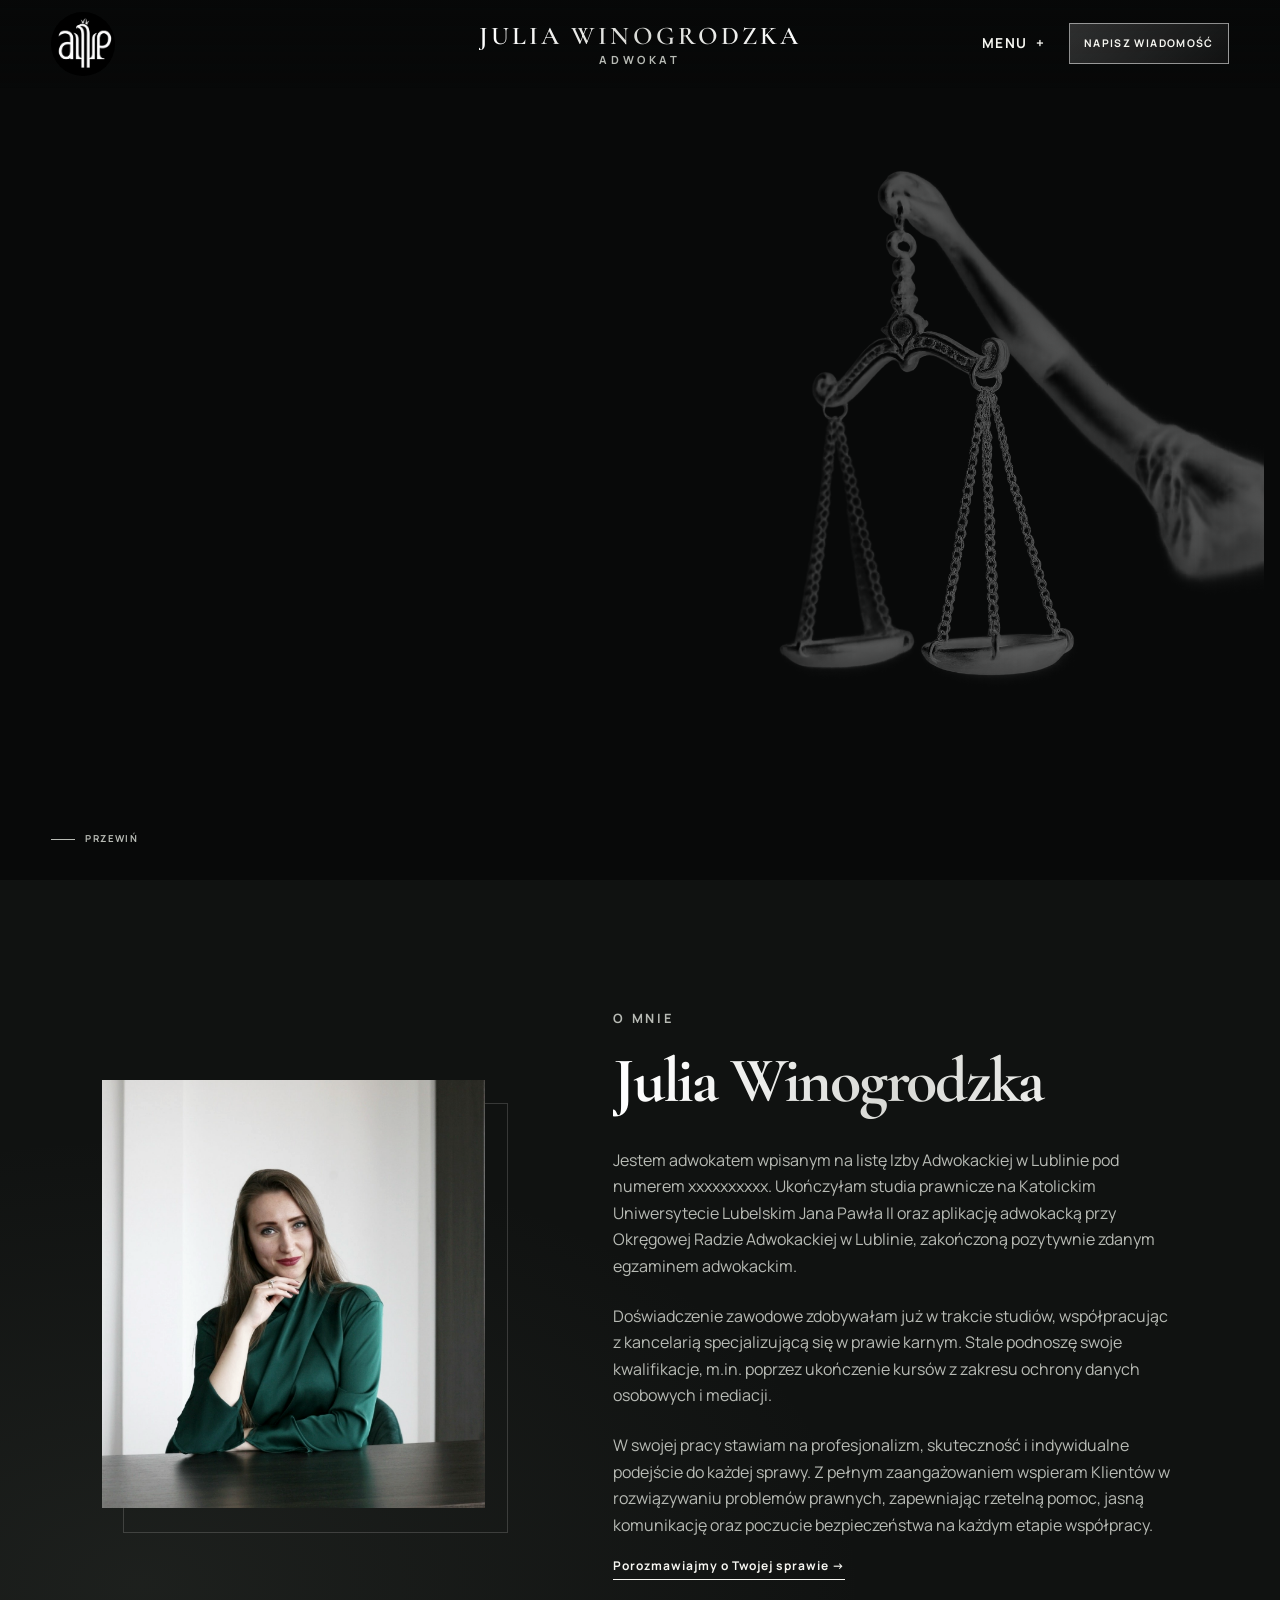
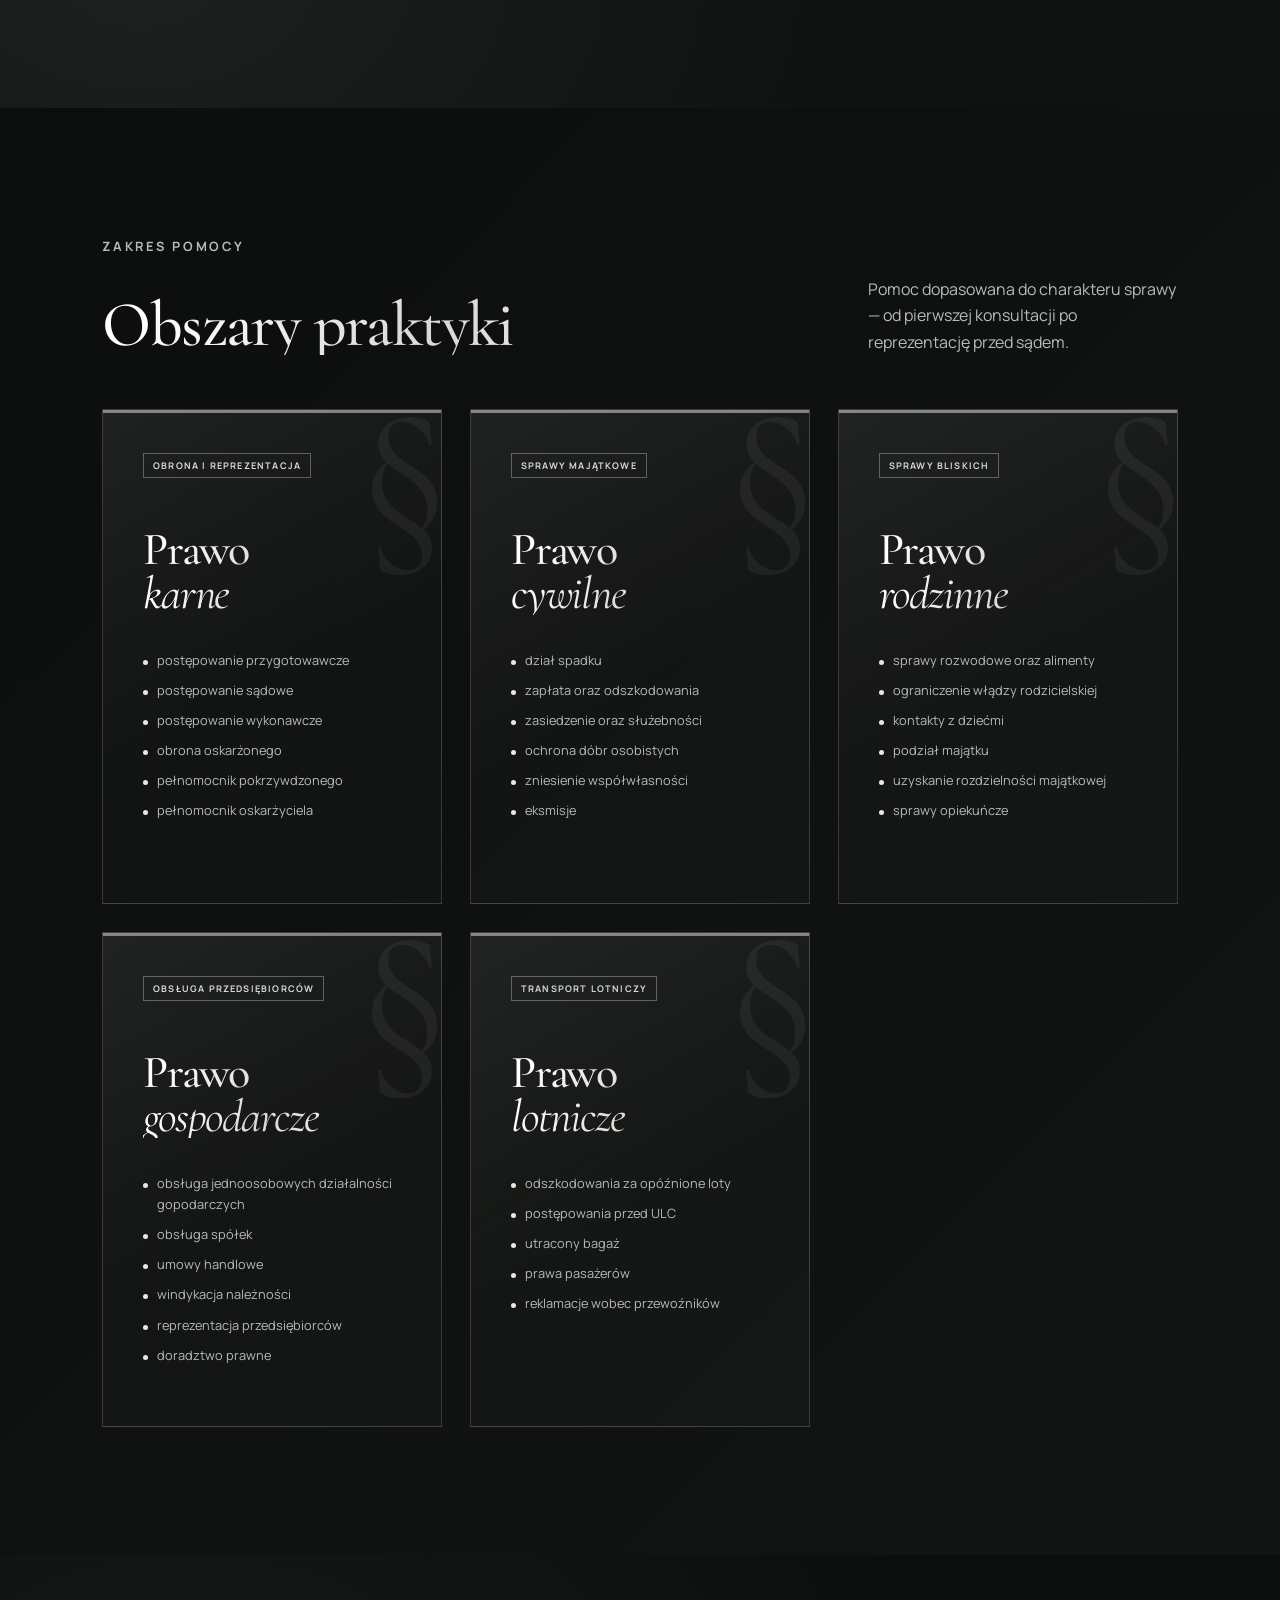
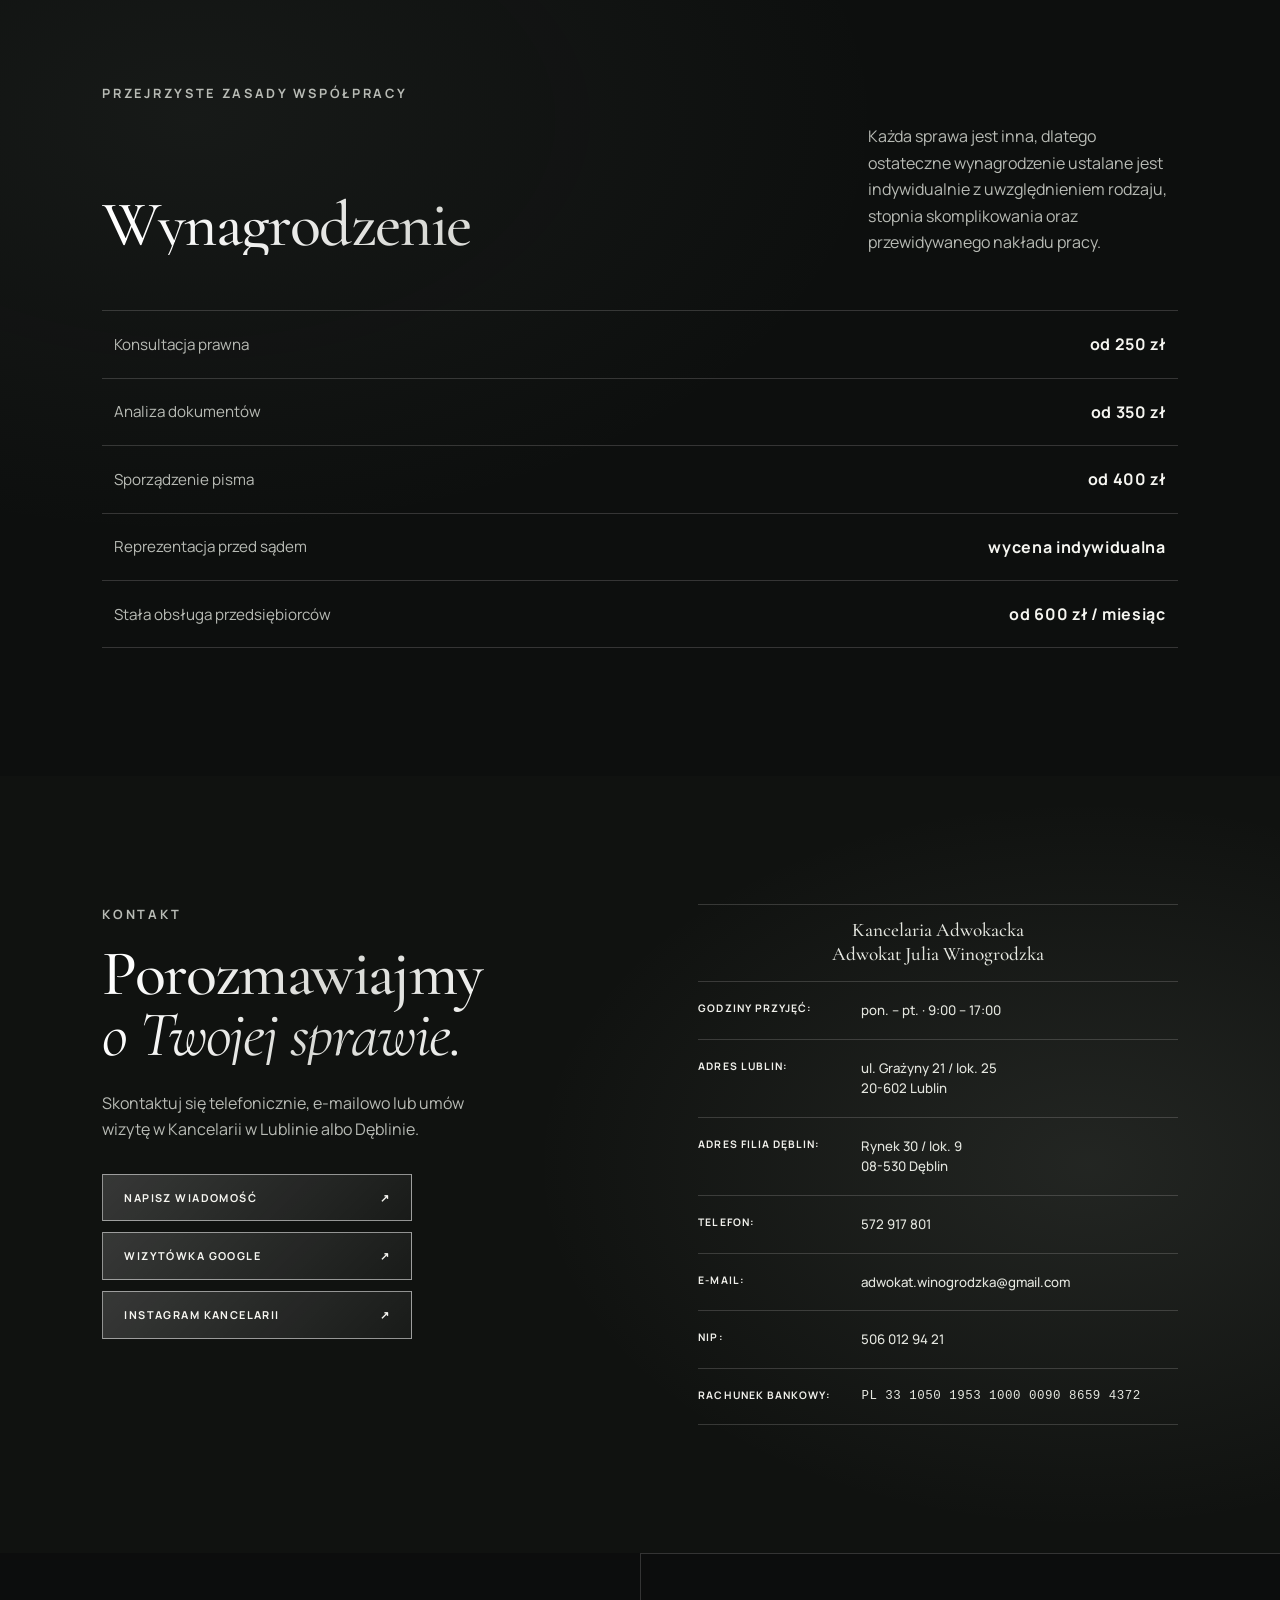
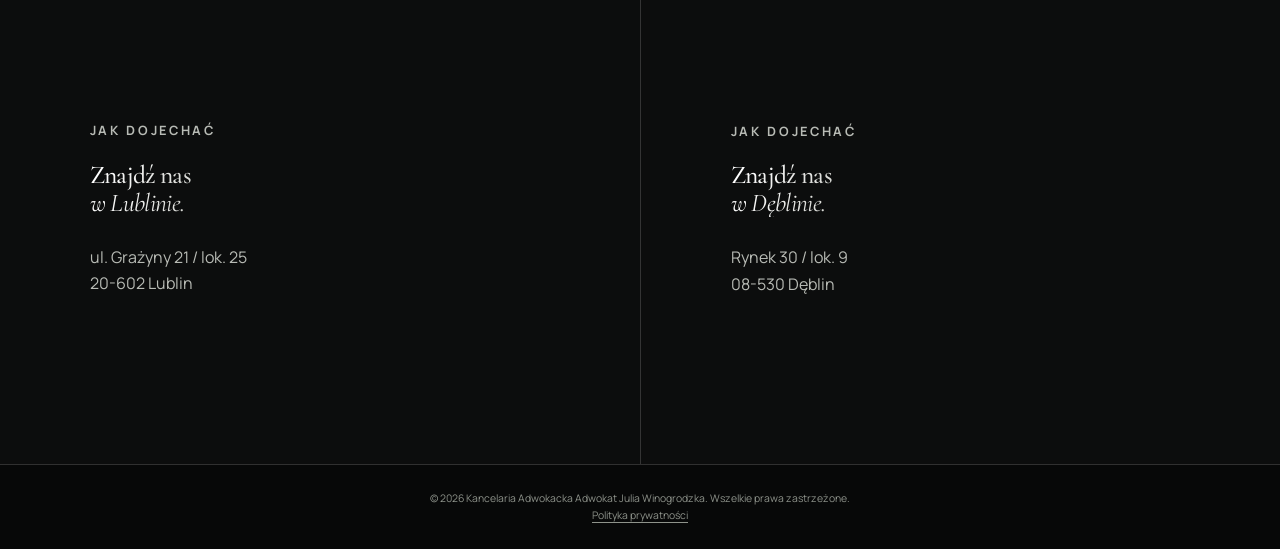
==== commit 2be8f26a: "Update index.html" ====
--- a/index.html
+++ b/index.html
@@ -183,7 +183,7 @@
         <p class="eyebrow">Przejrzyste zasady współpracy</p>
 
         <h2 id="pricing-title">
-            Cennik
+            Wynagrodzenie
         </h2>
 
         <p>
--- a/style.css
+++ b/style.css
@@ -83,7 +83,7 @@
     animation: breathing-bg 12s ease-in-out infinite alternate;
 }
 .hero-content { max-width: 790px; }
-.eyebrow { margin-bottom: 19px; color: var(--muted); font-size: 0.65rem; font-weight: 700; letter-spacing: .21em; text-transform: uppercase; }
+.eyebrow { margin-bottom: 19px; color: var(--muted); font-size: 0.80rem; font-weight: 700; letter-spacing: .21em; text-transform: uppercase; }
 .hero-copy { max-width: 530px; margin-top: 29px; color: #d2d4cf; font-size: clamp(.93rem, 1.2vw, 1.05rem); }
 .hero-actions { display: flex; flex-wrap: wrap; align-items: center; gap: 25px; margin-top: 35px; }
 .scroll-cue { position: absolute; bottom: 33px; left: clamp(1.25rem, 4vw, 4.7rem); display: flex; gap: 10px; align-items: center; color: var(--muted); font-size: .6rem; font-weight: 700; letter-spacing: .15em; text-transform: uppercase; }
